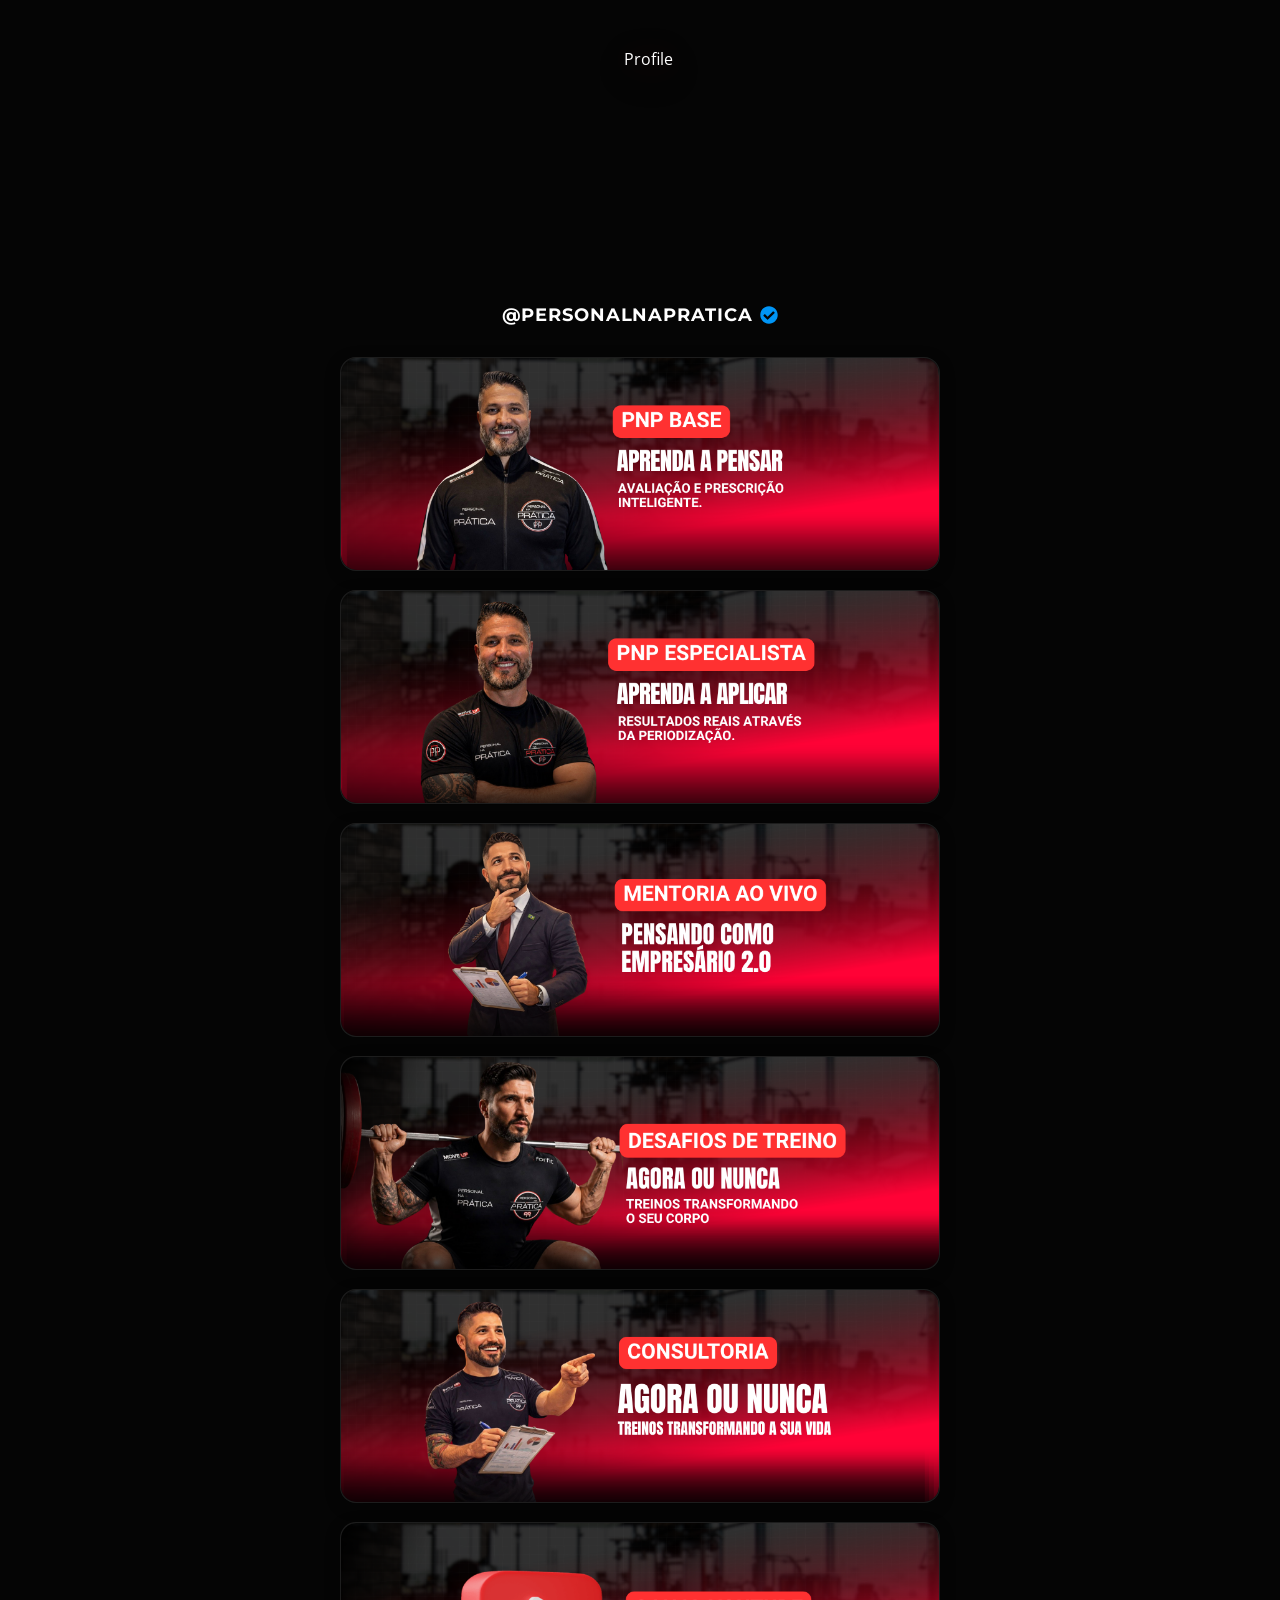
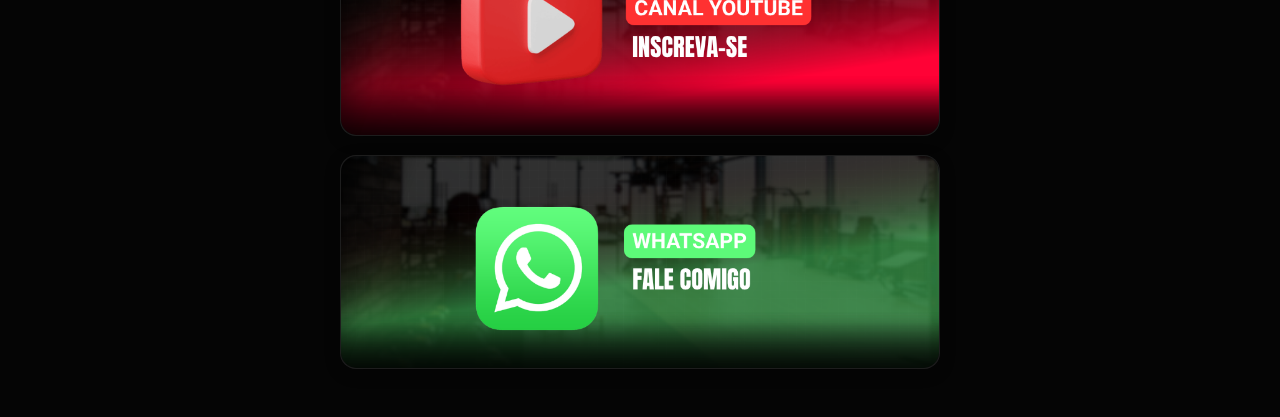
==== bio/index.html @ 127342ed "docs(bio): update partner links and media assets on bio page Rearrange partner link order, add new P" ====
<!DOCTYPE html>
<html lang="pt-BR">
<head>
  <meta charset="UTF-8">
  <meta name="viewport" content="width=device-width, initial-scale=1.0">
  <title>Links - Personal na Prática</title>
  <meta property="og:type" content="website">
  <meta property="og:locale" content="pt_BR">
  <meta property="og:title" content="Links — Personal na Prática">
  <meta property="og:description" content="Acesse os links oficiais do Personal na Prática.">
  <meta property="og:url" content="https://rodrigoassi14.github.io/personalnapratica/bio/">
  <meta property="og:image" content="https://rodrigoassi14.github.io/personalnapratica/bio/bg-links.png">
  <meta property="og:image:secure_url" content="https://rodrigoassi14.github.io/personalnapratica/bio/bg-links.png">
  <meta property="og:image:type" content="image/png">
  <meta property="og:image:width" content="1200">
  <meta property="og:image:height" content="630">
  <meta name="twitter:card" content="summary_large_image">
  <meta name="twitter:title" content="Links — Personal na Prática">
  <meta name="twitter:description" content="Acesse os links oficiais do Personal na Prática.">
  <meta name="twitter:image" content="https://rodrigoassi14.github.io/personalnapratica/bio/bg-links.png">
  <link rel="icon" href="../assets/logo-personal-pensando-como-empresario.png">
  
  <!-- Fontes (mesmas do resto do projeto) -->
  <link rel="preconnect" href="https://fonts.googleapis.com">
  <link rel="preconnect" href="https://fonts.gstatic.com" crossorigin>
  <link href="https://fonts.googleapis.com/css2?family=Montserrat:ital,wght@0,300..900;1,300..900&family=Open+Sans:ital,wght@0,300..800;1,300..800&display=swap" rel="stylesheet">
  
  <style>
    :root {
      --bg-color: #050505;
      --text-color: #ffffff;
      --red: #ea0e0e;
      --font-heading: 'Montserrat', sans-serif;
      --font-body: 'Open Sans', sans-serif;
      --container-w: 600px;
    }

    * {
      margin: 0;
      padding: 0;
      box-sizing: border-box;
    }

    body {
      background-color: var(--bg-color);
      background-image: url('background.png');
      background-size: cover;
      background-position: center;
      background-attachment: fixed;
      color: var(--text-color);
      font-family: var(--font-body);
      min-height: 100vh;
      display: flex;
      flex-direction: column;
      align-items: center;
      padding: 3rem 1.5rem;
    }

    .container {
      width: 100%;
      max-width: var(--container-w);
      display: flex;
      flex-direction: column;
      align-items: center;
      gap: 2rem;
    }

    /* ===== PROFILE HEADER ===== */
    .profile-header {
      display: flex;
      flex-direction: column;
      align-items: center;
      gap: 1rem;
      text-align: center;
    }

    .profile-img-wrap {
      width: clamp(180px, 32vw, 240px);
      height: clamp(180px, 32vw, 240px);
      border-radius: 50%;
    }

    .profile-img {
      width: 100%;
      height: 100%;
      border-radius: 50%;
      object-fit: cover;
      display: block;
      filter: drop-shadow(0 10px 18px rgba(0, 0, 0, 0.45)) drop-shadow(0 0 14px rgba(234, 14, 14, 0.18));
    }

    .profile-handle {
      font-family: var(--font-heading);
      font-weight: 700;
      font-size: 1.1rem;
      letter-spacing: 0.05em;
      text-decoration: none;
      color: var(--text-color);
      transition: color 0.3s ease;
      display: inline-flex;
      align-items: center;
      gap: 0.5rem;
    }
    .profile-handle:hover {
      color: var(--red);
    }

    .verified-badge {
      width: 18px;
      height: 18px;
      flex: 0 0 18px;
      color: #0095f6;
      fill: currentColor;
    }

    /* ===== LINKS CONTAINER ===== */
    .links-container {
      width: 100%;
      display: flex;
      flex-direction: column;
      gap: 1.2rem;
      align-items: center;
    }

    .link-item {
      display: block;
      width: min(800px, 100%);
      border-radius: 16px;
      overflow: hidden;
      position: relative;
      text-decoration: none;
      transition: transform 0.3s ease, box-shadow 0.3s ease;
      box-shadow: 0 4px 15px rgba(0,0,0,0.3);
      border: 1px solid rgba(255,255,255,0.05);
      background-color: #111;
    }

    .link-item:hover {
      transform: translateY(-4px);
      box-shadow: 0 10px 25px rgba(234, 14, 14, 0.15);
      border-color: rgba(234, 14, 14, 0.3);
    }

    .link-img {
      width: 100%;
      height: auto;
      display: block;
      border-radius: inherit;
    }

    /* Loading state para evitar piscadas feias */
    .link-img:not([src]) {
      background: linear-gradient(90deg, #111 0%, #222 50%, #111 100%);
      background-size: 200% 100%;
      animation: pulse 1.5s infinite;
    }

    @keyframes pulse {
      0% { background-position: 200% 0; }
      100% { background-position: -200% 0; }
    }

  </style>
</head>
<body>

  <div class="container">
    <!-- Header: Foto + Arroba -->
    <header class="profile-header">
      <div class="profile-img-wrap">
        <img src="profile.png" alt="Profile" class="profile-img">
      </div>
      <a href="https://instagram.com/personalnapratica" target="_blank" class="profile-handle">
        @PERSONALNAPRATICA
        <svg aria-hidden="true" class="verified-badge" viewBox="0 0 512 512" xmlns="http://www.w3.org/2000/svg">
          <path d="M504 256c0 136.967-111.033 248-248 248S8 392.967 8 256 119.033 8 256 8s248 111.033 248 248zM227.314 387.314l184-184c6.248-6.248 6.248-16.379 0-22.627l-22.627-22.627c-6.248-6.249-16.379-6.249-22.628 0L216 308.118l-70.059-70.059c-6.248-6.248-16.379-6.248-22.628 0l-22.627 22.627c-6.248 6.248-6.248 16.379 0 22.627l104 104c6.249 6.249 16.379 6.249 22.628.001z"></path>
        </svg>
      </a>
    </header>

    <!-- Lista de Links Gerada via JS -->
    <main class="links-container" id="links-container">
      <!-- Links injetados aqui -->
    </main>
  </div>

  <script>
    /**
     * DADOS DOS LINKS
     * Edite este array para adicionar, remover ou alterar a ordem dos links.
     * 
     * url: Link de destino. Ex: "https://seusite.com" ou "#"
     * img: Caminho da imagem do card. Ex: "1.png"
     * alt: Texto alternativo para acessibilidade (opcional, mas recomendado).
     */
    const linksData = [
      { url: "../temp/pnp-base/index.html", img: "00.png", alt: "PNP Base — Aprenda a Pensar, Avaliação e Prescrição Inteligente" },
      { url: "../", img: "1.png", alt: "Curso Online Personal na Prática" },
      { url: "../mentoria/", img: "2.png", alt: "Mentoria Ao Vivo" },
      { url: "https://desafioagoraoununca.com.br/", img: "3.png", alt: "Desafios de Treino Agora ou Nunca" },
      { url: "https://personalnapratica.com.br/consultoria", img: "0.png", alt: "Consultoria — Personal na Prática" },
      { url: "https://www.youtube.com/rodrigoassipersonalnapratica", img: "4.png", alt: "Imagem Link 4" },
      { url: "https://api.whatsapp.com/send?1=pt_BR&phone=5511976563187&text=Faaaaaaala%2C+Personal+na+Pr%C3%A1tica+%E2%80%A6%0AMe+responde+%21%21%21%0AVoc%C3%AA+quer+falar+sobre+TREINO+OU+CURSO+%3F+", img: "5.png", alt: "Imagem Link 5" }
    ];

    // Função para renderizar os links
    function renderLinks() {
      const container = document.getElementById('links-container');
      
      const linksHTML = linksData.map(link => `
        <a href="${link.url}" class="link-item" target="_blank" rel="noopener noreferrer">
          <img src="${link.img}" alt="${link.alt}" class="link-img" loading="lazy">
        </a>
      `).join('');

      container.innerHTML = linksHTML;
    }

    // Renderiza ao carregar
    document.addEventListener('DOMContentLoaded', renderLinks);
  </script>

</body>
</html>
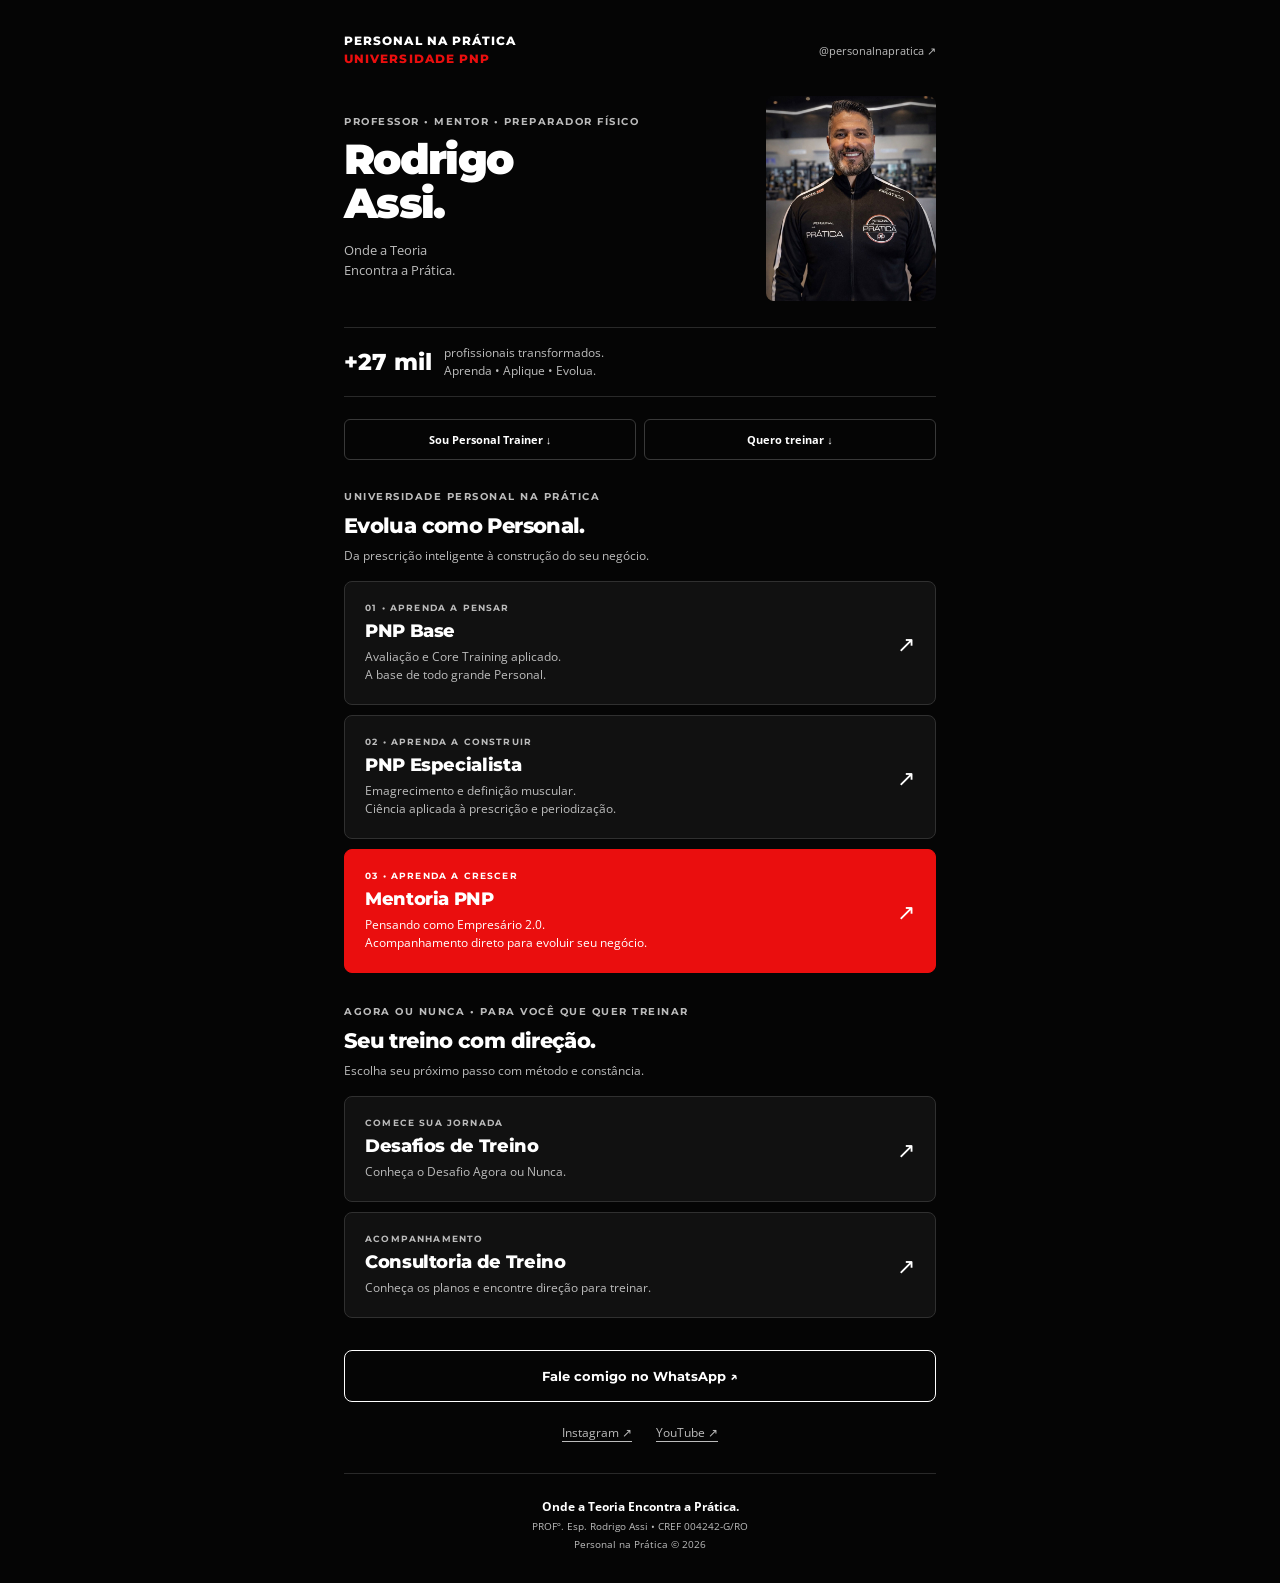
==== commit 288fc3e5: "Atualiza página de bio PNP com serviços e foto oficial preservada" ====
--- a/bio/index.html
+++ b/bio/index.html
@@ -1,224 +1,67 @@
-<!DOCTYPE html>
+<!doctype html>
 <html lang="pt-BR">
 <head>
-  <meta charset="UTF-8">
-  <meta name="viewport" content="width=device-width, initial-scale=1.0">
-  <title>Links - Personal na Prática</title>
-  <meta property="og:type" content="website">
-  <meta property="og:locale" content="pt_BR">
-  <meta property="og:title" content="Links — Personal na Prática">
-  <meta property="og:description" content="Acesse os links oficiais do Personal na Prática.">
-  <meta property="og:url" content="https://rodrigoassi14.github.io/personalnapratica/bio/">
-  <meta property="og:image" content="https://rodrigoassi14.github.io/personalnapratica/bio/bg-links.png">
-  <meta property="og:image:secure_url" content="https://rodrigoassi14.github.io/personalnapratica/bio/bg-links.png">
-  <meta property="og:image:type" content="image/png">
-  <meta property="og:image:width" content="1200">
-  <meta property="og:image:height" content="630">
-  <meta name="twitter:card" content="summary_large_image">
-  <meta name="twitter:title" content="Links — Personal na Prática">
-  <meta name="twitter:description" content="Acesse os links oficiais do Personal na Prática.">
-  <meta name="twitter:image" content="https://rodrigoassi14.github.io/personalnapratica/bio/bg-links.png">
-  <link rel="icon" href="../assets/logo-personal-pensando-como-empresario.png">
-  
-  <!-- Fontes (mesmas do resto do projeto) -->
-  <link rel="preconnect" href="https://fonts.googleapis.com">
-  <link rel="preconnect" href="https://fonts.gstatic.com" crossorigin>
-  <link href="https://fonts.googleapis.com/css2?family=Montserrat:ital,wght@0,300..900;1,300..900&family=Open+Sans:ital,wght@0,300..800;1,300..800&display=swap" rel="stylesheet">
-  
-  <style>
-    :root {
-      --bg-color: #050505;
-      --text-color: #ffffff;
-      --red: #ea0e0e;
-      --font-heading: 'Montserrat', sans-serif;
-      --font-body: 'Open Sans', sans-serif;
-      --container-w: 600px;
-    }
-
-    * {
-      margin: 0;
-      padding: 0;
-      box-sizing: border-box;
-    }
-
-    body {
-      background-color: var(--bg-color);
-      background-image: url('background.png');
-      background-size: cover;
-      background-position: center;
-      background-attachment: fixed;
-      color: var(--text-color);
-      font-family: var(--font-body);
-      min-height: 100vh;
-      display: flex;
-      flex-direction: column;
-      align-items: center;
-      padding: 3rem 1.5rem;
-    }
-
-    .container {
-      width: 100%;
-      max-width: var(--container-w);
-      display: flex;
-      flex-direction: column;
-      align-items: center;
-      gap: 2rem;
-    }
-
-    /* ===== PROFILE HEADER ===== */
-    .profile-header {
-      display: flex;
-      flex-direction: column;
-      align-items: center;
-      gap: 1rem;
-      text-align: center;
-    }
-
-    .profile-img-wrap {
-      width: clamp(180px, 32vw, 240px);
-      height: clamp(180px, 32vw, 240px);
-      border-radius: 50%;
-    }
-
-    .profile-img {
-      width: 100%;
-      height: 100%;
-      border-radius: 50%;
-      object-fit: cover;
-      display: block;
-      filter: drop-shadow(0 10px 18px rgba(0, 0, 0, 0.45)) drop-shadow(0 0 14px rgba(234, 14, 14, 0.18));
-    }
-
-    .profile-handle {
-      font-family: var(--font-heading);
-      font-weight: 700;
-      font-size: 1.1rem;
-      letter-spacing: 0.05em;
-      text-decoration: none;
-      color: var(--text-color);
-      transition: color 0.3s ease;
-      display: inline-flex;
-      align-items: center;
-      gap: 0.5rem;
-    }
-    .profile-handle:hover {
-      color: var(--red);
-    }
-
-    .verified-badge {
-      width: 18px;
-      height: 18px;
-      flex: 0 0 18px;
-      color: #0095f6;
-      fill: currentColor;
-    }
-
-    /* ===== LINKS CONTAINER ===== */
-    .links-container {
-      width: 100%;
-      display: flex;
-      flex-direction: column;
-      gap: 1.2rem;
-      align-items: center;
-    }
-
-    .link-item {
-      display: block;
-      width: min(800px, 100%);
-      border-radius: 16px;
-      overflow: hidden;
-      position: relative;
-      text-decoration: none;
-      transition: transform 0.3s ease, box-shadow 0.3s ease;
-      box-shadow: 0 4px 15px rgba(0,0,0,0.3);
-      border: 1px solid rgba(255,255,255,0.05);
-      background-color: #111;
-    }
-
-    .link-item:hover {
-      transform: translateY(-4px);
-      box-shadow: 0 10px 25px rgba(234, 14, 14, 0.15);
-      border-color: rgba(234, 14, 14, 0.3);
-    }
-
-    .link-img {
-      width: 100%;
-      height: auto;
-      display: block;
-      border-radius: inherit;
-    }
-
-    /* Loading state para evitar piscadas feias */
-    .link-img:not([src]) {
-      background: linear-gradient(90deg, #111 0%, #222 50%, #111 100%);
-      background-size: 200% 100%;
-      animation: pulse 1.5s infinite;
-    }
-
-    @keyframes pulse {
-      0% { background-position: 200% 0; }
-      100% { background-position: -200% 0; }
-    }
-
-  </style>
-</head>
-<body>
-
-  <div class="container">
-    <!-- Header: Foto + Arroba -->
-    <header class="profile-header">
-      <div class="profile-img-wrap">
-        <img src="profile.png" alt="Profile" class="profile-img">
-      </div>
-      <a href="https://instagram.com/personalnapratica" target="_blank" class="profile-handle">
-        @PERSONALNAPRATICA
-        <svg aria-hidden="true" class="verified-badge" viewBox="0 0 512 512" xmlns="http://www.w3.org/2000/svg">
-          <path d="M504 256c0 136.967-111.033 248-248 248S8 392.967 8 256 119.033 8 256 8s248 111.033 248 248zM227.314 387.314l184-184c6.248-6.248 6.248-16.379 0-22.627l-22.627-22.627c-6.248-6.249-16.379-6.249-22.628 0L216 308.118l-70.059-70.059c-6.248-6.248-16.379-6.248-22.628 0l-22.627 22.627c-6.248 6.248-6.248 16.379 0 22.627l104 104c6.249 6.249 16.379 6.249 22.628.001z"></path>
-        </svg>
-      </a>
-    </header>
-
-    <!-- Lista de Links Gerada via JS -->
-    <main class="links-container" id="links-container">
-      <!-- Links injetados aqui -->
-    </main>
-  </div>
-
-  <script>
-    /**
-     * DADOS DOS LINKS
-     * Edite este array para adicionar, remover ou alterar a ordem dos links.
-     * 
-     * url: Link de destino. Ex: "https://seusite.com" ou "#"
-     * img: Caminho da imagem do card. Ex: "1.png"
-     * alt: Texto alternativo para acessibilidade (opcional, mas recomendado).
-     */
-    const linksData = [
-      { url: "../temp/pnp-base/index.html", img: "00.png", alt: "PNP Base — Aprenda a Pensar, Avaliação e Prescrição Inteligente" },
-      { url: "../", img: "1.png", alt: "Curso Online Personal na Prática" },
-      { url: "../mentoria/", img: "2.png", alt: "Mentoria Ao Vivo" },
-      { url: "https://desafioagoraoununca.com.br/", img: "3.png", alt: "Desafios de Treino Agora ou Nunca" },
-      { url: "https://personalnapratica.com.br/consultoria", img: "0.png", alt: "Consultoria — Personal na Prática" },
-      { url: "https://www.youtube.com/rodrigoassipersonalnapratica", img: "4.png", alt: "Imagem Link 4" },
-      { url: "https://api.whatsapp.com/send?1=pt_BR&phone=5511976563187&text=Faaaaaaala%2C+Personal+na+Pr%C3%A1tica+%E2%80%A6%0AMe+responde+%21%21%21%0AVoc%C3%AA+quer+falar+sobre+TREINO+OU+CURSO+%3F+", img: "5.png", alt: "Imagem Link 5" }
-    ];
-
-    // Função para renderizar os links
-    function renderLinks() {
-      const container = document.getElementById('links-container');
-      
-      const linksHTML = linksData.map(link => `
-        <a href="${link.url}" class="link-item" target="_blank" rel="noopener noreferrer">
-          <img src="${link.img}" alt="${link.alt}" class="link-img" loading="lazy">
-        </a>
-      `).join('');
-
-      container.innerHTML = linksHTML;
-    }
-
-    // Renderiza ao carregar
-    document.addEventListener('DOMContentLoaded', renderLinks);
-  </script>
-
-</body>
-</html>
+<meta charset="utf-8"><meta name="viewport" content="width=device-width,initial-scale=1">
+<title>Rodrigo Assi | Personal na Prática — Serviços</title>
+<meta name="description" content="Cursos para Personal Trainers, Mentoria PNP, Desafios e Consultoria de Treino. Escolha sua jornada com Rodrigo Assi.">
+<link rel="canonical" href="https://personalnapratica.com.br/bio/">
+<meta property="og:title" content="Rodrigo Assi | Personal na Prática">
+<meta property="og:description" content="Aprenda. Aplique. Evolua. Conheça os cursos, a mentoria e os programas de treino PNP.">
+<meta property="og:type" content="website"><meta property="og:locale" content="pt_BR">
+<meta property="og:url" content="https://personalnapratica.com.br/bio/">
+<meta property="og:image" content="https://personalnapratica.com.br/bio/bg-links.png">
+<link rel="icon" href="../assets/logo-personal-pensando-como-empresario.png">
+<link rel="preconnect" href="https://fonts.googleapis.com"><link rel="preconnect" href="https://fonts.gstatic.com" crossorigin>
+<link href="https://fonts.googleapis.com/css2?family=Montserrat:wght@500;600;700;800;900&family=Open+Sans:wght@400;600;700&display=swap" rel="stylesheet">
+<style>
+:root{color-scheme:dark;--red:#ea0e0e;--bg:#050505;--surface:#111;--muted:#bcbcbc}
+*{box-sizing:border-box}body{margin:0;background:var(--bg);color:#fff;font-family:'Open Sans',Arial,sans-serif}
+a{color:inherit}a:focus-visible{outline:3px solid #fff;outline-offset:5px}
+.page{max-width:640px;margin:auto;padding:32px 24px 30px}
+.brand{display:flex;justify-content:space-between;align-items:center;margin-bottom:28px;gap:20px}
+.wordmark{font-family:Montserrat,Arial,sans-serif;font-weight:800;font-size:12px;letter-spacing:.09em;line-height:1.5}
+.wordmark span{display:block;color:var(--red)}.handle{color:var(--muted);text-decoration:none;font-size:11px}
+.hero{display:grid;grid-template-columns:1fr 170px;gap:24px;align-items:center;padding-bottom:26px}
+.eyebrow{font:700 10px Montserrat,Arial,sans-serif;letter-spacing:.15em;text-transform:uppercase;color:var(--muted);margin:0 0 10px}
+h1{font:900 clamp(28px,7vw,42px)/1.04 Montserrat,Arial,sans-serif;letter-spacing:-.04em;margin:0 0 14px}
+.tagline{font-size:13px;line-height:1.6;color:var(--muted);margin:0}
+.portrait{width:100%;height:auto;display:block;border-radius:8px}
+.proof{border-top:1px solid #292929;border-bottom:1px solid #292929;padding:16px 0;display:flex;gap:12px;align-items:center;font-size:12px;line-height:1.5}
+.proof strong{color:#fff;font:800 23px Montserrat,Arial,sans-serif;white-space:nowrap}.proof span{color:var(--muted)}
+nav{display:flex;gap:8px;margin:22px 0 30px}nav a{flex:1;text-align:center;text-decoration:none;border:1px solid #393939;border-radius:6px;padding:12px 8px;font-size:11px;font-weight:700}
+nav a:hover{border-color:var(--red)}
+section{margin-bottom:32px;scroll-margin-top:20px}h2{font:800 21px Montserrat,Arial,sans-serif;margin:0 0 8px;letter-spacing:-.03em}
+.intro{color:var(--muted);font-size:12px;line-height:1.6;margin:0 0 16px}
+.cards{display:grid;gap:10px}.card{display:grid;grid-template-columns:1fr 26px;align-items:center;gap:14px;padding:20px;text-decoration:none;background:var(--surface);border:1px solid #303030;border-radius:8px;transition:border-color .15s,background .15s}
+.card:hover{border-color:var(--red);background:#191919}.card.featured{background:var(--red);border-color:var(--red)}.card.featured:hover{background:#c90000}
+.card small{font:700 9px Montserrat,Arial,sans-serif;letter-spacing:.13em;text-transform:uppercase;display:block;color:var(--muted);margin-bottom:7px}
+.card strong{display:block;font:800 18px Montserrat,Arial,sans-serif;letter-spacing:-.02em}
+.card p{margin:6px 0 0;color:var(--muted);font-size:12px;line-height:1.5}.card.featured small,.card.featured p{color:#fff}
+.arrow{font-size:22px;text-align:right}.contact{display:block;padding:17px;border:1px solid #fff;border-radius:8px;text-decoration:none;text-align:center;font:700 13px Montserrat,Arial,sans-serif}.contact:hover{background:#fff;color:#050505}
+.socials{display:flex;justify-content:center;gap:24px;margin:22px 0}.socials a{font-size:12px;color:var(--muted);text-underline-offset:4px}
+footer{text-align:center;color:var(--muted);font-size:10px;line-height:1.8;border-top:1px solid #292929;padding-top:22px}footer strong{color:#fff;display:block;font-size:12px}
+.skip{position:absolute;top:-100px;left:16px;background:#fff;color:#000;padding:12px;z-index:3}.skip:focus{top:12px}
+@media(max-width:380px){.page{padding:24px 18px}.hero{grid-template-columns:1fr 125px;gap:14px}.brand{gap:10px}.handle{font-size:9px}.proof strong{font-size:20px}}
+@media(prefers-reduced-motion:reduce){*{transition:none!important}}
+</style></head>
+<body><a class="skip" href="#servicos">Ir para os serviços</a>
+<main class="page">
+<header class="brand"><div class="wordmark">PERSONAL NA PRÁTICA<span>UNIVERSIDADE PNP</span></div><a class="handle" href="https://www.instagram.com/personalnapratica/">@personalnapratica ↗</a></header>
+<div class="hero"><div><p class="eyebrow">Professor • Mentor • Preparador físico</p><h1>Rodrigo<br>Assi.</h1><p class="tagline">Onde a Teoria<br>Encontra a Prática.</p></div><img class="portrait" src="[data-uri]" alt="Rodrigo Assi sorrindo, com sua jaqueta original Personal na Prática" width="1290" height="1552" fetchpriority="high"></div>
+<div class="proof"><strong>+27 mil</strong><span>profissionais transformados.<br>Aprenda • Aplique • Evolua.</span></div>
+<nav aria-label="Escolha sua jornada"><a href="#personal">Sou Personal Trainer ↓</a><a href="#treino">Quero treinar ↓</a></nav>
+<div id="servicos">
+<section id="personal"><p class="eyebrow">Universidade Personal na Prática</p><h2>Evolua como Personal.</h2><p class="intro">Da prescrição inteligente à construção do seu negócio.</p>
+<div class="cards">
+<a class="card" href="../pnp-base/"><div><small>01 • Aprenda a pensar</small><strong>PNP Base</strong><p>Avaliação e Core Training aplicado.<br>A base de todo grande Personal.</p></div><span class="arrow" aria-hidden="true">↗</span></a>
+<a class="card" href="../pnp-especialista/"><div><small>02 • Aprenda a construir</small><strong>PNP Especialista</strong><p>Emagrecimento e definição muscular.<br>Ciência aplicada à prescrição e periodização.</p></div><span class="arrow" aria-hidden="true">↗</span></a>
+<a class="card featured" href="../mentoria/"><div><small>03 • Aprenda a crescer</small><strong>Mentoria PNP</strong><p>Pensando como Empresário 2.0.<br>Acompanhamento direto para evoluir seu negócio.</p></div><span class="arrow" aria-hidden="true">↗</span></a>
+</div></section>
+<section id="treino"><p class="eyebrow">Agora ou Nunca • Para você que quer treinar</p><h2>Seu treino com direção.</h2><p class="intro">Escolha seu próximo passo com método e constância.</p><div class="cards">
+<a class="card" href="https://desafioagoraoununca.com.br/"><div><small>Comece sua jornada</small><strong>Desafios de Treino</strong><p>Conheça o Desafio Agora ou Nunca.</p></div><span class="arrow" aria-hidden="true">↗</span></a>
+<a class="card" href="../consultoria/"><div><small>Acompanhamento</small><strong>Consultoria de Treino</strong><p>Conheça os planos e encontre direção para treinar.</p></div><span class="arrow" aria-hidden="true">↗</span></a>
+</div></section>
+<section aria-label="Contato"><a class="contact" href="https://wa.me/5511976563187?text=Ol%C3%A1%2C%20Rodrigo!%20Quero%20conhecer%20os%20servi%C3%A7os%20PNP.">Fale comigo no WhatsApp ↗</a><div class="socials"><a href="https://www.instagram.com/personalnapratica/">Instagram ↗</a><a href="https://www.youtube.com/rodrigoassipersonalnapratica">YouTube ↗</a></div></section>
+</div>
+<footer><strong>Onde a Teoria Encontra a Prática.</strong>PROFº. Esp. Rodrigo Assi • CREF 004242-G/RO<br>Personal na Prática © 2026</footer>
+</main></body></html>
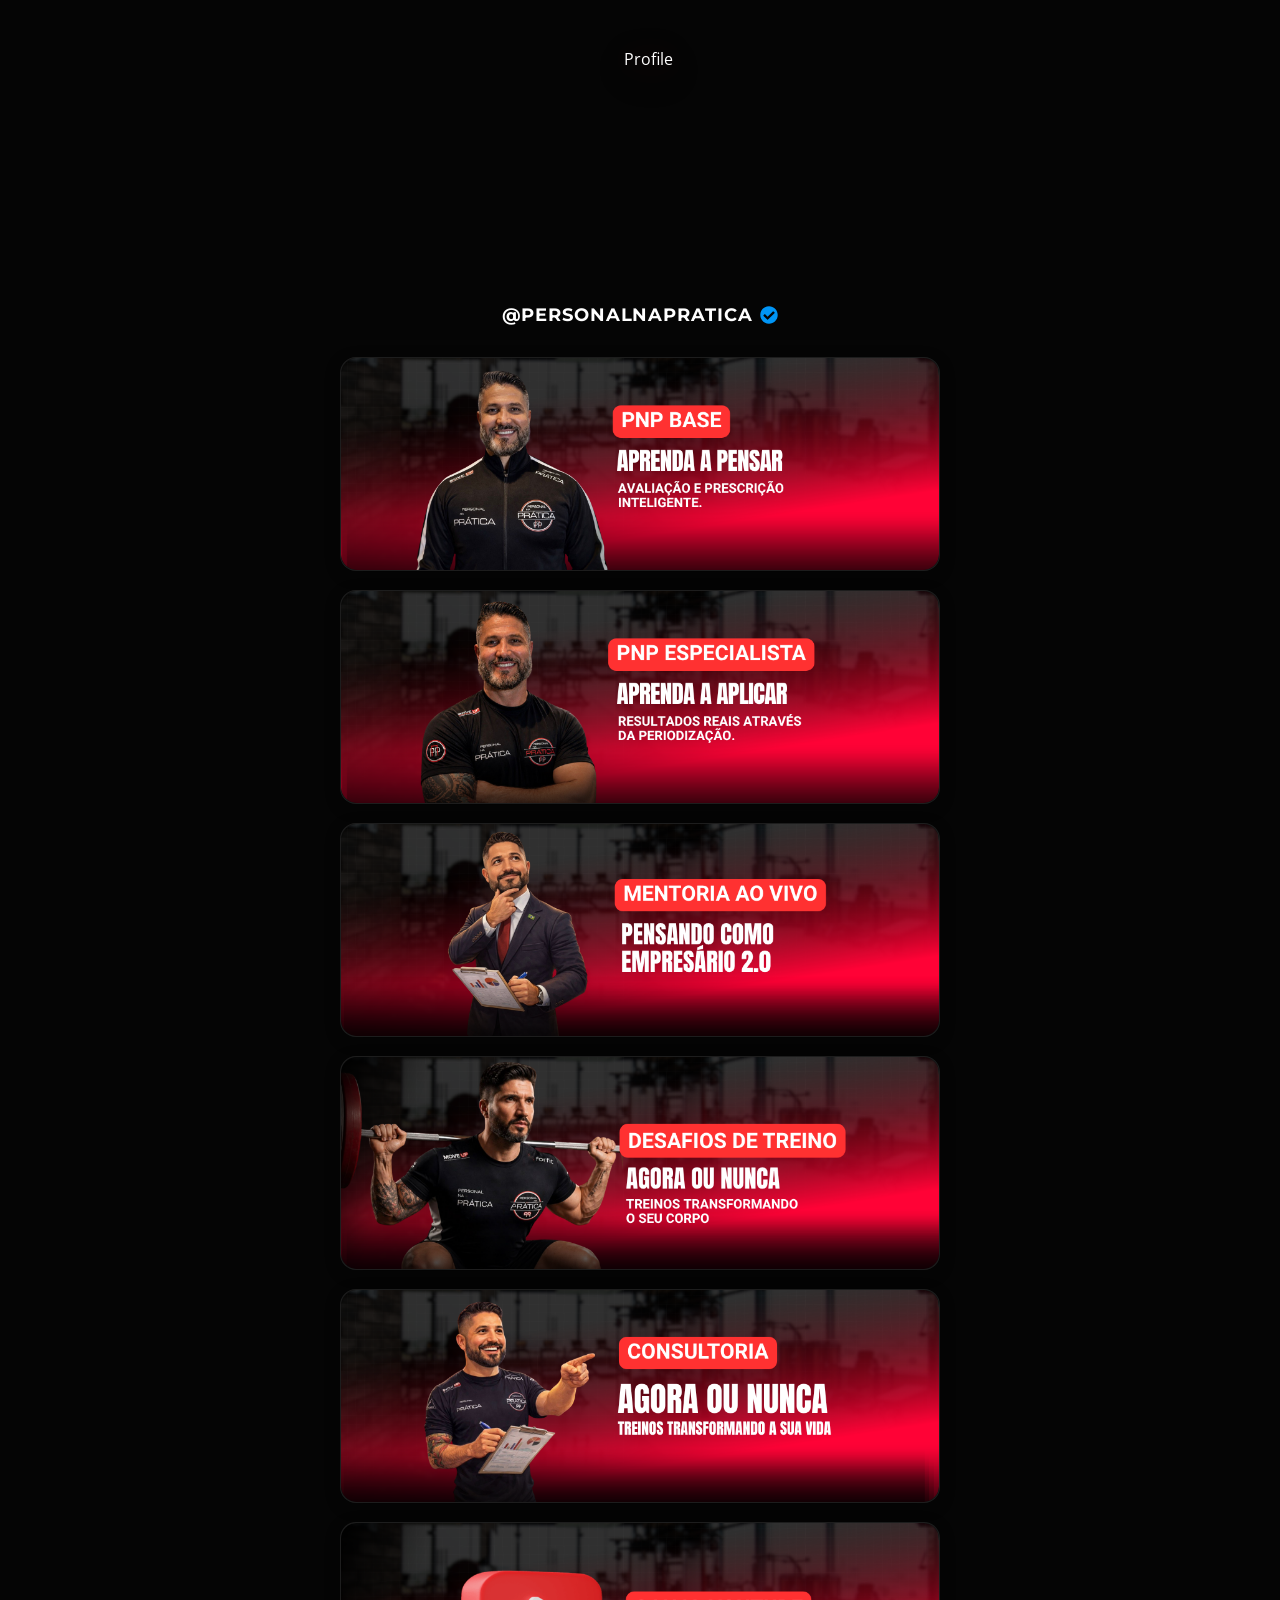
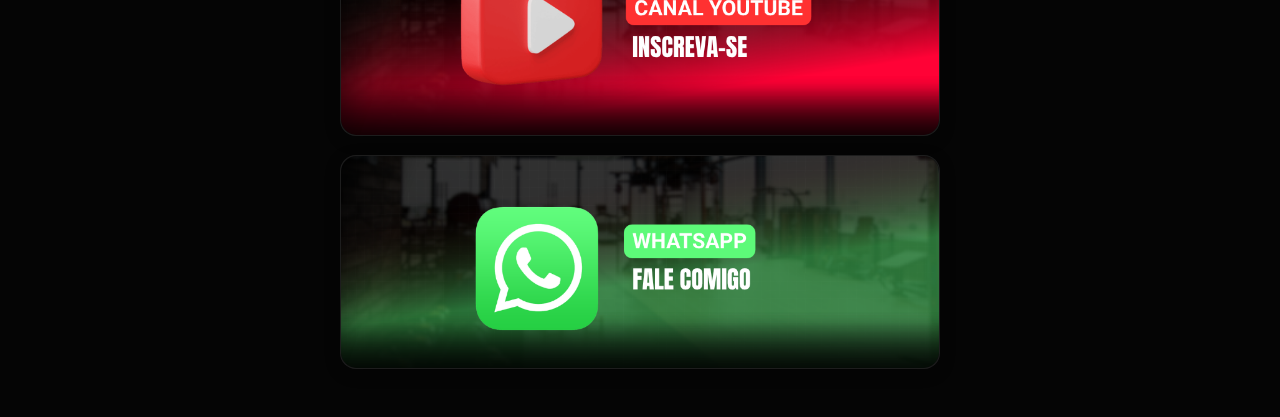
==== commit f551788a: "Restaura página de bio anterior conforme solicitado" ====
--- a/bio/index.html
+++ b/bio/index.html
@@ -1,67 +1,224 @@
-<!doctype html>
+<!DOCTYPE html>
 <html lang="pt-BR">
 <head>
-<meta charset="utf-8"><meta name="viewport" content="width=device-width,initial-scale=1">
-<title>Rodrigo Assi | Personal na Prática — Serviços</title>
-<meta name="description" content="Cursos para Personal Trainers, Mentoria PNP, Desafios e Consultoria de Treino. Escolha sua jornada com Rodrigo Assi.">
-<link rel="canonical" href="https://personalnapratica.com.br/bio/">
-<meta property="og:title" content="Rodrigo Assi | Personal na Prática">
-<meta property="og:description" content="Aprenda. Aplique. Evolua. Conheça os cursos, a mentoria e os programas de treino PNP.">
-<meta property="og:type" content="website"><meta property="og:locale" content="pt_BR">
-<meta property="og:url" content="https://personalnapratica.com.br/bio/">
-<meta property="og:image" content="https://personalnapratica.com.br/bio/bg-links.png">
-<link rel="icon" href="../assets/logo-personal-pensando-como-empresario.png">
-<link rel="preconnect" href="https://fonts.googleapis.com"><link rel="preconnect" href="https://fonts.gstatic.com" crossorigin>
-<link href="https://fonts.googleapis.com/css2?family=Montserrat:wght@500;600;700;800;900&family=Open+Sans:wght@400;600;700&display=swap" rel="stylesheet">
-<style>
-:root{color-scheme:dark;--red:#ea0e0e;--bg:#050505;--surface:#111;--muted:#bcbcbc}
-*{box-sizing:border-box}body{margin:0;background:var(--bg);color:#fff;font-family:'Open Sans',Arial,sans-serif}
-a{color:inherit}a:focus-visible{outline:3px solid #fff;outline-offset:5px}
-.page{max-width:640px;margin:auto;padding:32px 24px 30px}
-.brand{display:flex;justify-content:space-between;align-items:center;margin-bottom:28px;gap:20px}
-.wordmark{font-family:Montserrat,Arial,sans-serif;font-weight:800;font-size:12px;letter-spacing:.09em;line-height:1.5}
-.wordmark span{display:block;color:var(--red)}.handle{color:var(--muted);text-decoration:none;font-size:11px}
-.hero{display:grid;grid-template-columns:1fr 170px;gap:24px;align-items:center;padding-bottom:26px}
-.eyebrow{font:700 10px Montserrat,Arial,sans-serif;letter-spacing:.15em;text-transform:uppercase;color:var(--muted);margin:0 0 10px}
-h1{font:900 clamp(28px,7vw,42px)/1.04 Montserrat,Arial,sans-serif;letter-spacing:-.04em;margin:0 0 14px}
-.tagline{font-size:13px;line-height:1.6;color:var(--muted);margin:0}
-.portrait{width:100%;height:auto;display:block;border-radius:8px}
-.proof{border-top:1px solid #292929;border-bottom:1px solid #292929;padding:16px 0;display:flex;gap:12px;align-items:center;font-size:12px;line-height:1.5}
-.proof strong{color:#fff;font:800 23px Montserrat,Arial,sans-serif;white-space:nowrap}.proof span{color:var(--muted)}
-nav{display:flex;gap:8px;margin:22px 0 30px}nav a{flex:1;text-align:center;text-decoration:none;border:1px solid #393939;border-radius:6px;padding:12px 8px;font-size:11px;font-weight:700}
-nav a:hover{border-color:var(--red)}
-section{margin-bottom:32px;scroll-margin-top:20px}h2{font:800 21px Montserrat,Arial,sans-serif;margin:0 0 8px;letter-spacing:-.03em}
-.intro{color:var(--muted);font-size:12px;line-height:1.6;margin:0 0 16px}
-.cards{display:grid;gap:10px}.card{display:grid;grid-template-columns:1fr 26px;align-items:center;gap:14px;padding:20px;text-decoration:none;background:var(--surface);border:1px solid #303030;border-radius:8px;transition:border-color .15s,background .15s}
-.card:hover{border-color:var(--red);background:#191919}.card.featured{background:var(--red);border-color:var(--red)}.card.featured:hover{background:#c90000}
-.card small{font:700 9px Montserrat,Arial,sans-serif;letter-spacing:.13em;text-transform:uppercase;display:block;color:var(--muted);margin-bottom:7px}
-.card strong{display:block;font:800 18px Montserrat,Arial,sans-serif;letter-spacing:-.02em}
-.card p{margin:6px 0 0;color:var(--muted);font-size:12px;line-height:1.5}.card.featured small,.card.featured p{color:#fff}
-.arrow{font-size:22px;text-align:right}.contact{display:block;padding:17px;border:1px solid #fff;border-radius:8px;text-decoration:none;text-align:center;font:700 13px Montserrat,Arial,sans-serif}.contact:hover{background:#fff;color:#050505}
-.socials{display:flex;justify-content:center;gap:24px;margin:22px 0}.socials a{font-size:12px;color:var(--muted);text-underline-offset:4px}
-footer{text-align:center;color:var(--muted);font-size:10px;line-height:1.8;border-top:1px solid #292929;padding-top:22px}footer strong{color:#fff;display:block;font-size:12px}
-.skip{position:absolute;top:-100px;left:16px;background:#fff;color:#000;padding:12px;z-index:3}.skip:focus{top:12px}
-@media(max-width:380px){.page{padding:24px 18px}.hero{grid-template-columns:1fr 125px;gap:14px}.brand{gap:10px}.handle{font-size:9px}.proof strong{font-size:20px}}
-@media(prefers-reduced-motion:reduce){*{transition:none!important}}
-</style></head>
-<body><a class="skip" href="#servicos">Ir para os serviços</a>
-<main class="page">
-<header class="brand"><div class="wordmark">PERSONAL NA PRÁTICA<span>UNIVERSIDADE PNP</span></div><a class="handle" href="https://www.instagram.com/personalnapratica/">@personalnapratica ↗</a></header>
-<div class="hero"><div><p class="eyebrow">Professor • Mentor • Preparador físico</p><h1>Rodrigo<br>Assi.</h1><p class="tagline">Onde a Teoria<br>Encontra a Prática.</p></div><img class="portrait" src="[data-uri]" alt="Rodrigo Assi sorrindo, com sua jaqueta original Personal na Prática" width="1290" height="1552" fetchpriority="high"></div>
-<div class="proof"><strong>+27 mil</strong><span>profissionais transformados.<br>Aprenda • Aplique • Evolua.</span></div>
-<nav aria-label="Escolha sua jornada"><a href="#personal">Sou Personal Trainer ↓</a><a href="#treino">Quero treinar ↓</a></nav>
-<div id="servicos">
-<section id="personal"><p class="eyebrow">Universidade Personal na Prática</p><h2>Evolua como Personal.</h2><p class="intro">Da prescrição inteligente à construção do seu negócio.</p>
-<div class="cards">
-<a class="card" href="../pnp-base/"><div><small>01 • Aprenda a pensar</small><strong>PNP Base</strong><p>Avaliação e Core Training aplicado.<br>A base de todo grande Personal.</p></div><span class="arrow" aria-hidden="true">↗</span></a>
-<a class="card" href="../pnp-especialista/"><div><small>02 • Aprenda a construir</small><strong>PNP Especialista</strong><p>Emagrecimento e definição muscular.<br>Ciência aplicada à prescrição e periodização.</p></div><span class="arrow" aria-hidden="true">↗</span></a>
-<a class="card featured" href="../mentoria/"><div><small>03 • Aprenda a crescer</small><strong>Mentoria PNP</strong><p>Pensando como Empresário 2.0.<br>Acompanhamento direto para evoluir seu negócio.</p></div><span class="arrow" aria-hidden="true">↗</span></a>
-</div></section>
-<section id="treino"><p class="eyebrow">Agora ou Nunca • Para você que quer treinar</p><h2>Seu treino com direção.</h2><p class="intro">Escolha seu próximo passo com método e constância.</p><div class="cards">
-<a class="card" href="https://desafioagoraoununca.com.br/"><div><small>Comece sua jornada</small><strong>Desafios de Treino</strong><p>Conheça o Desafio Agora ou Nunca.</p></div><span class="arrow" aria-hidden="true">↗</span></a>
-<a class="card" href="../consultoria/"><div><small>Acompanhamento</small><strong>Consultoria de Treino</strong><p>Conheça os planos e encontre direção para treinar.</p></div><span class="arrow" aria-hidden="true">↗</span></a>
-</div></section>
-<section aria-label="Contato"><a class="contact" href="https://wa.me/5511976563187?text=Ol%C3%A1%2C%20Rodrigo!%20Quero%20conhecer%20os%20servi%C3%A7os%20PNP.">Fale comigo no WhatsApp ↗</a><div class="socials"><a href="https://www.instagram.com/personalnapratica/">Instagram ↗</a><a href="https://www.youtube.com/rodrigoassipersonalnapratica">YouTube ↗</a></div></section>
-</div>
-<footer><strong>Onde a Teoria Encontra a Prática.</strong>PROFº. Esp. Rodrigo Assi • CREF 004242-G/RO<br>Personal na Prática © 2026</footer>
-</main></body></html>+  <meta charset="UTF-8">
+  <meta name="viewport" content="width=device-width, initial-scale=1.0">
+  <title>Links - Personal na Prática</title>
+  <meta property="og:type" content="website">
+  <meta property="og:locale" content="pt_BR">
+  <meta property="og:title" content="Links — Personal na Prática">
+  <meta property="og:description" content="Acesse os links oficiais do Personal na Prática.">
+  <meta property="og:url" content="https://rodrigoassi14.github.io/personalnapratica/bio/">
+  <meta property="og:image" content="https://rodrigoassi14.github.io/personalnapratica/bio/bg-links.png">
+  <meta property="og:image:secure_url" content="https://rodrigoassi14.github.io/personalnapratica/bio/bg-links.png">
+  <meta property="og:image:type" content="image/png">
+  <meta property="og:image:width" content="1200">
+  <meta property="og:image:height" content="630">
+  <meta name="twitter:card" content="summary_large_image">
+  <meta name="twitter:title" content="Links — Personal na Prática">
+  <meta name="twitter:description" content="Acesse os links oficiais do Personal na Prática.">
+  <meta name="twitter:image" content="https://rodrigoassi14.github.io/personalnapratica/bio/bg-links.png">
+  <link rel="icon" href="../assets/logo-personal-pensando-como-empresario.png">
+  
+  <!-- Fontes (mesmas do resto do projeto) -->
+  <link rel="preconnect" href="https://fonts.googleapis.com">
+  <link rel="preconnect" href="https://fonts.gstatic.com" crossorigin>
+  <link href="https://fonts.googleapis.com/css2?family=Montserrat:ital,wght@0,300..900;1,300..900&family=Open+Sans:ital,wght@0,300..800;1,300..800&display=swap" rel="stylesheet">
+  
+  <style>
+    :root {
+      --bg-color: #050505;
+      --text-color: #ffffff;
+      --red: #ea0e0e;
+      --font-heading: 'Montserrat', sans-serif;
+      --font-body: 'Open Sans', sans-serif;
+      --container-w: 600px;
+    }
+
+    * {
+      margin: 0;
+      padding: 0;
+      box-sizing: border-box;
+    }
+
+    body {
+      background-color: var(--bg-color);
+      background-image: url('background.png');
+      background-size: cover;
+      background-position: center;
+      background-attachment: fixed;
+      color: var(--text-color);
+      font-family: var(--font-body);
+      min-height: 100vh;
+      display: flex;
+      flex-direction: column;
+      align-items: center;
+      padding: 3rem 1.5rem;
+    }
+
+    .container {
+      width: 100%;
+      max-width: var(--container-w);
+      display: flex;
+      flex-direction: column;
+      align-items: center;
+      gap: 2rem;
+    }
+
+    /* ===== PROFILE HEADER ===== */
+    .profile-header {
+      display: flex;
+      flex-direction: column;
+      align-items: center;
+      gap: 1rem;
+      text-align: center;
+    }
+
+    .profile-img-wrap {
+      width: clamp(180px, 32vw, 240px);
+      height: clamp(180px, 32vw, 240px);
+      border-radius: 50%;
+    }
+
+    .profile-img {
+      width: 100%;
+      height: 100%;
+      border-radius: 50%;
+      object-fit: cover;
+      display: block;
+      filter: drop-shadow(0 10px 18px rgba(0, 0, 0, 0.45)) drop-shadow(0 0 14px rgba(234, 14, 14, 0.18));
+    }
+
+    .profile-handle {
+      font-family: var(--font-heading);
+      font-weight: 700;
+      font-size: 1.1rem;
+      letter-spacing: 0.05em;
+      text-decoration: none;
+      color: var(--text-color);
+      transition: color 0.3s ease;
+      display: inline-flex;
+      align-items: center;
+      gap: 0.5rem;
+    }
+    .profile-handle:hover {
+      color: var(--red);
+    }
+
+    .verified-badge {
+      width: 18px;
+      height: 18px;
+      flex: 0 0 18px;
+      color: #0095f6;
+      fill: currentColor;
+    }
+
+    /* ===== LINKS CONTAINER ===== */
+    .links-container {
+      width: 100%;
+      display: flex;
+      flex-direction: column;
+      gap: 1.2rem;
+      align-items: center;
+    }
+
+    .link-item {
+      display: block;
+      width: min(800px, 100%);
+      border-radius: 16px;
+      overflow: hidden;
+      position: relative;
+      text-decoration: none;
+      transition: transform 0.3s ease, box-shadow 0.3s ease;
+      box-shadow: 0 4px 15px rgba(0,0,0,0.3);
+      border: 1px solid rgba(255,255,255,0.05);
+      background-color: #111;
+    }
+
+    .link-item:hover {
+      transform: translateY(-4px);
+      box-shadow: 0 10px 25px rgba(234, 14, 14, 0.15);
+      border-color: rgba(234, 14, 14, 0.3);
+    }
+
+    .link-img {
+      width: 100%;
+      height: auto;
+      display: block;
+      border-radius: inherit;
+    }
+
+    /* Loading state para evitar piscadas feias */
+    .link-img:not([src]) {
+      background: linear-gradient(90deg, #111 0%, #222 50%, #111 100%);
+      background-size: 200% 100%;
+      animation: pulse 1.5s infinite;
+    }
+
+    @keyframes pulse {
+      0% { background-position: 200% 0; }
+      100% { background-position: -200% 0; }
+    }
+
+  </style>
+</head>
+<body>
+
+  <div class="container">
+    <!-- Header: Foto + Arroba -->
+    <header class="profile-header">
+      <div class="profile-img-wrap">
+        <img src="profile.png" alt="Profile" class="profile-img">
+      </div>
+      <a href="https://instagram.com/personalnapratica" target="_blank" class="profile-handle">
+        @PERSONALNAPRATICA
+        <svg aria-hidden="true" class="verified-badge" viewBox="0 0 512 512" xmlns="http://www.w3.org/2000/svg">
+          <path d="M504 256c0 136.967-111.033 248-248 248S8 392.967 8 256 119.033 8 256 8s248 111.033 248 248zM227.314 387.314l184-184c6.248-6.248 6.248-16.379 0-22.627l-22.627-22.627c-6.248-6.249-16.379-6.249-22.628 0L216 308.118l-70.059-70.059c-6.248-6.248-16.379-6.248-22.628 0l-22.627 22.627c-6.248 6.248-6.248 16.379 0 22.627l104 104c6.249 6.249 16.379 6.249 22.628.001z"></path>
+        </svg>
+      </a>
+    </header>
+
+    <!-- Lista de Links Gerada via JS -->
+    <main class="links-container" id="links-container">
+      <!-- Links injetados aqui -->
+    </main>
+  </div>
+
+  <script>
+    /**
+     * DADOS DOS LINKS
+     * Edite este array para adicionar, remover ou alterar a ordem dos links.
+     * 
+     * url: Link de destino. Ex: "https://seusite.com" ou "#"
+     * img: Caminho da imagem do card. Ex: "1.png"
+     * alt: Texto alternativo para acessibilidade (opcional, mas recomendado).
+     */
+    const linksData = [
+      { url: "../pnp-base/index.html", img: "00.png", alt: "PNP Base — Aprenda a Pensar, Avaliação e Prescrição Inteligente" },
+      { url: "../pnp-especialista/index.html", img: "1.png", alt: "PNP Especialista — Tornar-se um Especialista em Ciência e Experiência de Campo" },
+      { url: "../mentoria/", img: "2.png", alt: "Mentoria Ao Vivo" },
+      { url: "https://desafioagoraoununca.com.br/", img: "3.png", alt: "Desafios de Treino Agora ou Nunca" },
+      { url: "https://personalnapratica.com.br/consultoria", img: "0.png", alt: "Consultoria — Personal na Prática" },
+      { url: "https://www.youtube.com/rodrigoassipersonalnapratica", img: "4.png", alt: "Imagem Link 4" },
+      { url: "https://api.whatsapp.com/send?1=pt_BR&phone=5511976563187&text=Faaaaaaala%2C+Personal+na+Pr%C3%A1tica+%E2%80%A6%0AMe+responde+%21%21%21%0AVoc%C3%AA+quer+falar+sobre+TREINO+OU+CURSO+%3F+", img: "5.png", alt: "Imagem Link 5" }
+    ];
+
+    // Função para renderizar os links
+    function renderLinks() {
+      const container = document.getElementById('links-container');
+      
+      const linksHTML = linksData.map(link => `
+        <a href="${link.url}" class="link-item" target="_blank" rel="noopener noreferrer">
+          <img src="${link.img}" alt="${link.alt}" class="link-img" loading="lazy">
+        </a>
+      `).join('');
+
+      container.innerHTML = linksHTML;
+    }
+
+    // Renderiza ao carregar
+    document.addEventListener('DOMContentLoaded', renderLinks);
+  </script>
+
+</body>
+</html>
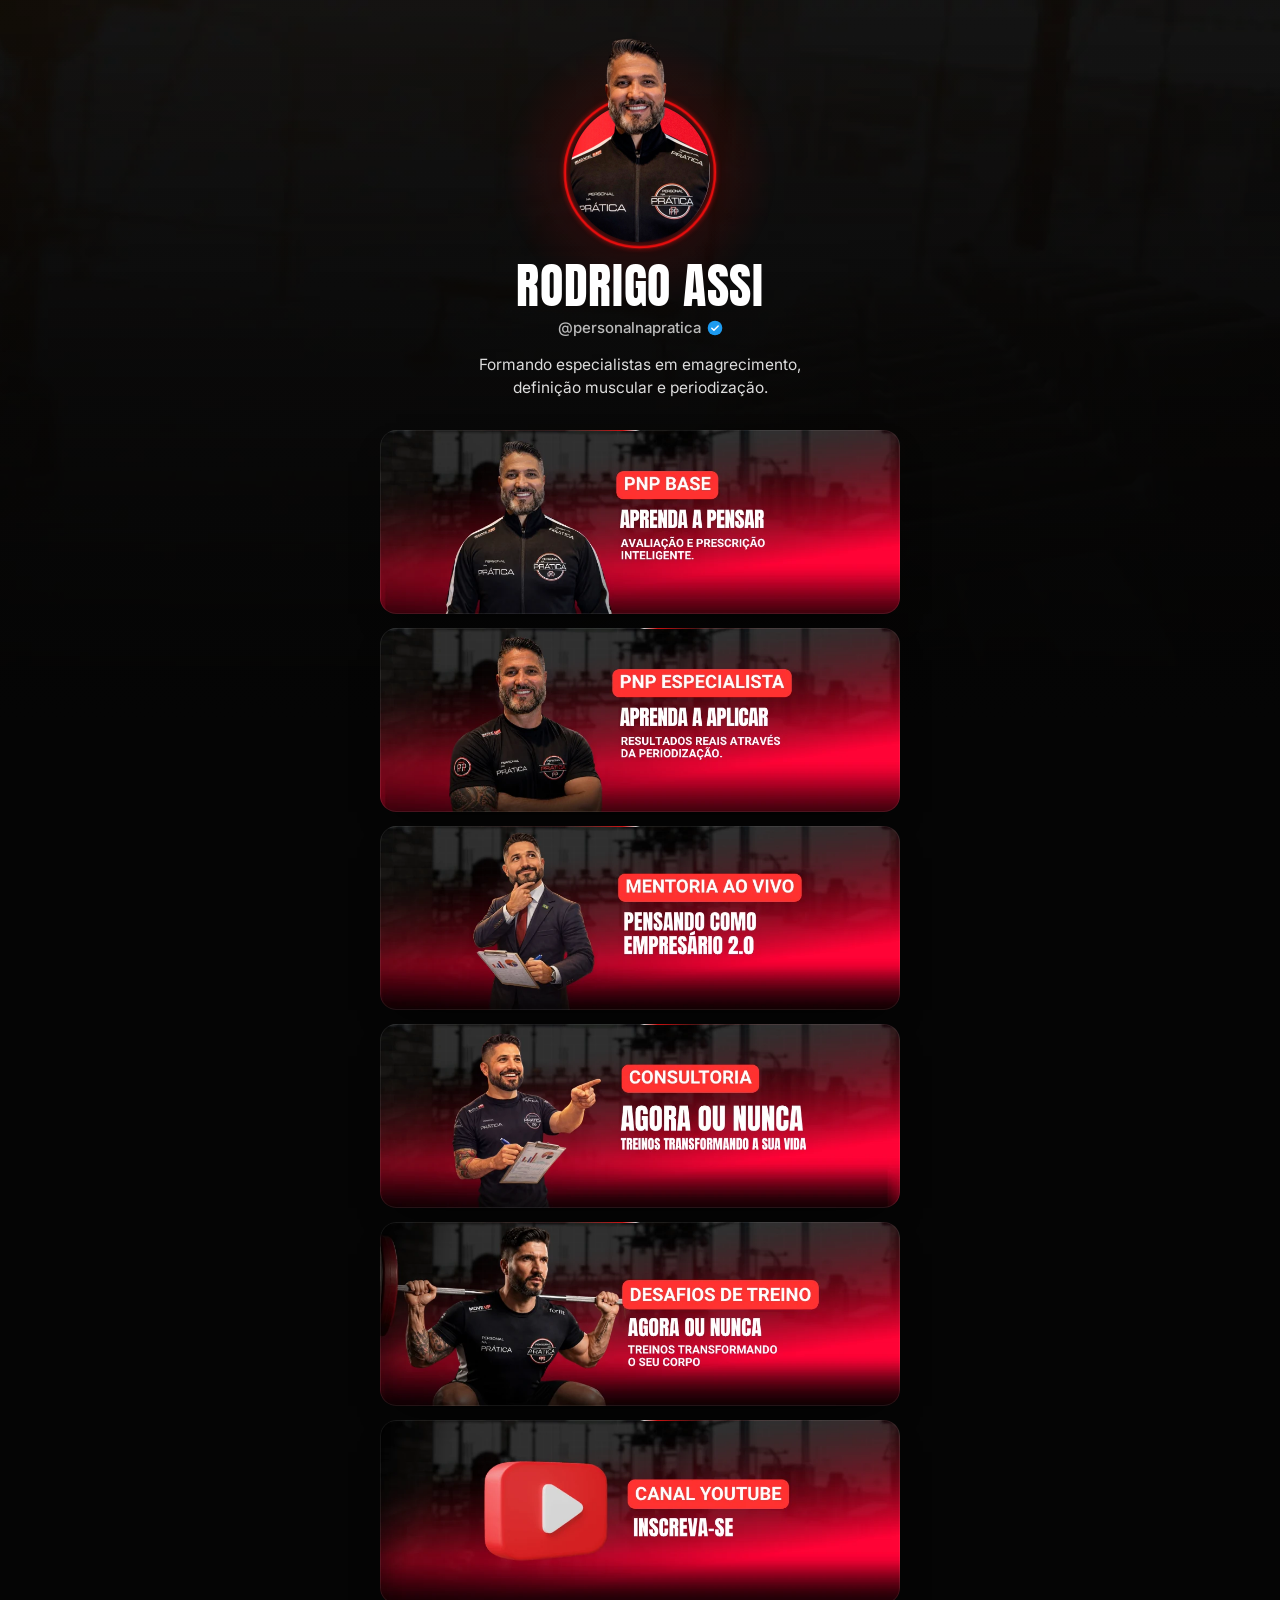
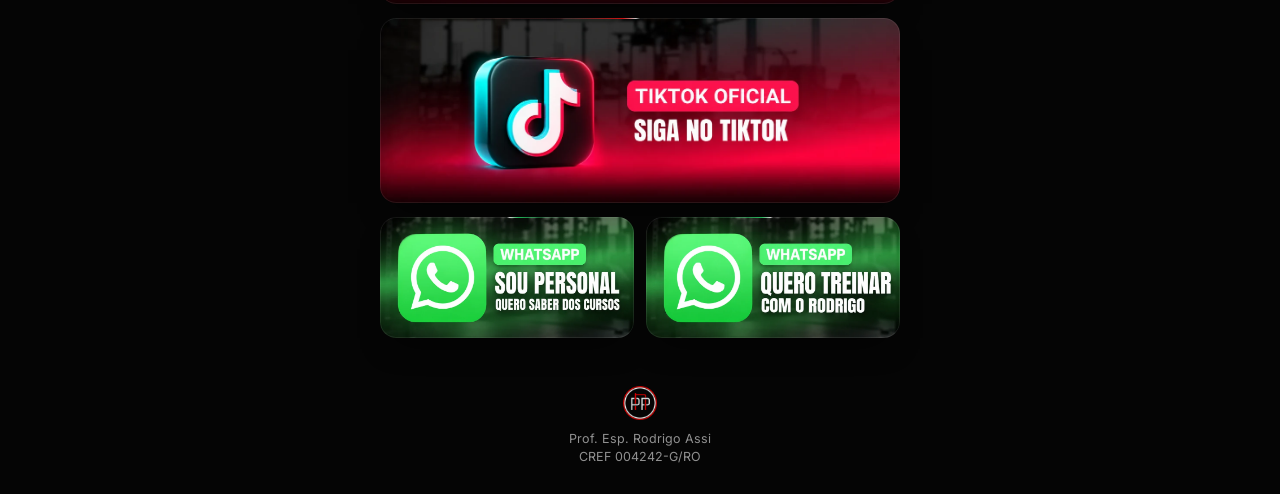
==== commit 1af093a4: "Publica nova bio e preserva versão anterior na branch de backup Substitui /bio/ pelos arquivos forne" ====
--- a/bio/index.html
+++ b/bio/index.html
@@ -2,223 +2,298 @@
 <html lang="pt-BR">
 <head>
   <meta charset="UTF-8">
-  <meta name="viewport" content="width=device-width, initial-scale=1.0">
-  <title>Links - Personal na Prática</title>
+  <meta name="viewport" content="width=device-width, initial-scale=1, viewport-fit=cover">
+  <title>Rodrigo Assi | Personal na Prática</title>
+  <meta name="description" content="Cursos, mentoria, treinos e contato do Rodrigo Assi, do Personal na Prática.">
+  <meta name="theme-color" content="#050505">
+
   <meta property="og:type" content="website">
   <meta property="og:locale" content="pt_BR">
-  <meta property="og:title" content="Links — Personal na Prática">
-  <meta property="og:description" content="Acesse os links oficiais do Personal na Prática.">
-  <meta property="og:url" content="https://rodrigoassi14.github.io/personalnapratica/bio/">
-  <meta property="og:image" content="https://rodrigoassi14.github.io/personalnapratica/bio/bg-links.png">
-  <meta property="og:image:secure_url" content="https://rodrigoassi14.github.io/personalnapratica/bio/bg-links.png">
-  <meta property="og:image:type" content="image/png">
+  <meta property="og:title" content="Rodrigo Assi | Personal na Prática">
+  <meta property="og:description" content="Cursos, mentoria, treinos e contato do Rodrigo Assi.">
+  <meta property="og:url" content="https://personalnapratica.com.br/bio/">
+  <meta property="og:image" content="https://personalnapratica.com.br/bio/bg-links.png">
   <meta property="og:image:width" content="1200">
   <meta property="og:image:height" content="630">
   <meta name="twitter:card" content="summary_large_image">
-  <meta name="twitter:title" content="Links — Personal na Prática">
-  <meta name="twitter:description" content="Acesse os links oficiais do Personal na Prática.">
-  <meta name="twitter:image" content="https://rodrigoassi14.github.io/personalnapratica/bio/bg-links.png">
-  <link rel="icon" href="../assets/logo-personal-pensando-como-empresario.png">
-  
-  <!-- Fontes (mesmas do resto do projeto) -->
+  <meta name="twitter:image" content="https://personalnapratica.com.br/bio/bg-links.png">
+
+  <link rel="icon" href="img/logo-pp.png">
+  <link rel="apple-touch-icon" href="img/logo-pp.png">
+  <link rel="preload" as="image" href="img/rodrigo.webp" fetchpriority="high">
   <link rel="preconnect" href="https://fonts.googleapis.com">
   <link rel="preconnect" href="https://fonts.gstatic.com" crossorigin>
-  <link href="https://fonts.googleapis.com/css2?family=Montserrat:ital,wght@0,300..900;1,300..900&family=Open+Sans:ital,wght@0,300..800;1,300..800&display=swap" rel="stylesheet">
-  
+  <link href="https://fonts.googleapis.com/css2?family=Anton&family=Inter:wght@400;500;600&display=swap" rel="stylesheet">
+
   <style>
     :root {
-      --bg-color: #050505;
-      --text-color: #ffffff;
-      --red: #ea0e0e;
-      --font-heading: 'Montserrat', sans-serif;
-      --font-body: 'Open Sans', sans-serif;
-      --container-w: 600px;
-    }
-
-    * {
+      --black: #050505;
+      --red: #EA0E0E;
+      --white: #FFFFFF;
+      --text: rgba(255, 255, 255, .86);
+      --muted: rgba(255, 255, 255, .56);
+      --hairline: rgba(255, 255, 255, .08);
+      --display: 'Anton', 'Impact', 'Arial Narrow', sans-serif;
+      --body: 'Inter', system-ui, -apple-system, 'Segoe UI', Roboto, sans-serif;
+      --radius: 16px;
+    }
+
+    *, *::before, *::after { box-sizing: border-box; }
+    html { background: var(--black); -webkit-text-size-adjust: 100%; }
+    body {
       margin: 0;
-      padding: 0;
-      box-sizing: border-box;
-    }
-
-    body {
-      background-color: var(--bg-color);
-      background-image: url('background.png');
-      background-size: cover;
-      background-position: center;
-      background-attachment: fixed;
-      color: var(--text-color);
-      font-family: var(--font-body);
-      min-height: 100vh;
+      min-height: 100svh;
+      color: var(--white);
+      font-family: var(--body);
+      -webkit-font-smoothing: antialiased;
+    }
+    h1, h2, p { margin: 0; }
+    img { display: block; max-width: 100%; height: auto; }
+
+    /* Fundo: a academia escura, sumindo pro preto. Fica parado no lugar (funciona no iPhone também). */
+    body::before, body::after { content: ""; position: fixed; inset: 0; pointer-events: none; }
+    body::before { z-index: -2; background: url("img/fundo.webp") center / cover no-repeat; opacity: .6; }
+    body::after  { z-index: -1; background: linear-gradient(to bottom, rgba(5,5,5,.15) 0%, rgba(5,5,5,.7) 40%, var(--black) 80%); }
+
+    .page {
+      width: min(100% - 32px, 520px);
+      margin-inline: auto;
+      padding: max(36px, env(safe-area-inset-top)) 0 max(28px, env(safe-area-inset-bottom));
+    }
+
+    /* ===== Cabeçalho ===== */
+    .profile { display: flex; flex-direction: column; align-items: center; text-align: center; }
+
+    /* Foto dentro do anel vermelho do logo PP, com a cabeça saindo por cima */
+    .avatar {
+      position: relative;
+      isolation: isolate;
+      width: clamp(184px, 50vw, 220px);
+      aspect-ratio: 1;
+    }
+    .avatar::before { /* brilho vermelho atrás do disco */
+      content: "";
+      position: absolute;
+      z-index: -1;
+      left: 50%; top: 62%;
+      width: 125%; aspect-ratio: 1;
+      transform: translate(-50%, -50%);
+      background: radial-gradient(closest-side, rgba(234,14,14,.34), rgba(234,14,14,.1) 55%, transparent);
+    }
+    .avatar .ring { position: absolute; inset: 0; width: 100%; height: 100%; overflow: visible; }
+    .avatar .ring circle {
+      fill: none;
+      stroke: var(--red);
+      stroke-width: 10;
+      stroke-linecap: round;
+      transform: rotate(90deg);
+      transform-origin: 440px 545px;
+      filter: drop-shadow(0 0 10px rgba(234,14,14,.75));
+    }
+    .avatar img { position: relative; width: 100%; height: 100%; }
+
+    .name {
+      margin-top: 6px;
+      font-family: var(--display);
+      font-weight: 400;
+      font-size: clamp(40px, 11vw, 48px);
+      line-height: 1;
+      letter-spacing: .015em;
+      text-transform: uppercase;
+    }
+    .handle {
+      margin-top: 8px;
+      display: inline-flex;
+      align-items: center;
+      gap: 6px;
+      color: rgba(255, 255, 255, .72);
+      font-size: 15px;
+      font-weight: 500;
+      text-decoration: none;
+      border-radius: 6px;
+      transition: color .2s ease;
+    }
+    .handle svg { width: 16px; height: 16px; flex: none; }
+    .handle:hover { color: var(--white); }
+
+    .bio {
+      margin-top: 16px;
+      max-width: 34ch;
+      color: var(--text);
+      font-size: 15.5px;
+      line-height: 1.5;
+      text-wrap: balance;
+    }
+
+    /* ===== Links ===== */
+    .links { display: grid; gap: 14px; margin-top: 30px; }
+    .pair  { display: grid; grid-template-columns: 1fr 1fr; gap: 12px; }
+
+    /* Card = arte + moldura fina desenhada POR CIMA da arte (um anel recortado),
+       assim a luz aparece igual nos quatro lados, em qualquer tela. */
+    @property --beam { syntax: "<angle>"; inherits: false; initial-value: 0deg; }
+
+    .card {
+      --glow: 234, 14, 14;
+      position: relative;
+      display: block;
+      aspect-ratio: 960 / 340;
+      border-radius: var(--radius);
+      overflow: hidden;
+      background: #141414;
+      box-shadow: 0 16px 32px -16px rgba(0,0,0,.9);
+      transition: box-shadow .3s ease;
+      -webkit-tap-highlight-color: transparent;
+    }
+    .card img { width: 100%; height: 100%; object-fit: cover; }
+
+    .card::after {
+      content: "";
+      position: absolute;
+      inset: 0;
+      padding: 1px; /* espessura da moldura */
+      border-radius: inherit;
+      pointer-events: none;
+      background:
+        conic-gradient(from var(--beam),
+          transparent 0 82%,
+          rgba(var(--glow), .15) 90%,
+          rgba(var(--glow), .85) 97%,
+          rgba(255, 255, 255, .75) 99.3%,
+          transparent 100%),
+        rgba(255, 255, 255, .08);
+      /* recorta o miolo: sobra só o anel de 1px */
+      -webkit-mask: linear-gradient(#000 0 0) content-box, linear-gradient(#000 0 0);
+      -webkit-mask-composite: xor;
+              mask: linear-gradient(#000 0 0) content-box, linear-gradient(#000 0 0);
+              mask-composite: exclude;
+    }
+
+    /* WhatsApp: mais baixo, cortando o topo e o rodapé vazios da arte e deixando ícone e texto no meio */
+    .card--wa { --glow: 37, 211, 102; aspect-ratio: 21 / 10; }
+    .card--wa img { object-position: 50% 47.4%; }
+
+    /* Cards que giram no sentido anti-horário: o rastro da luz fica do outro lado.
+       Alterna um card sim, um não; no par do WhatsApp, o da esquerda vai pra esquerda e o da direita pra direita. */
+    .links > .card:nth-child(even)::after,
+    .pair > .card:first-child::after {
+      background:
+        conic-gradient(from var(--beam),
+          transparent 0,
+          rgba(255, 255, 255, .75) .7%,
+          rgba(var(--glow), .85) 3%,
+          rgba(var(--glow), .15) 10%,
+          transparent 18% 100%),
+        rgba(255, 255, 255, .08);
+    }
+
+    /* hover (e toque no celular): só a luz atrás do card, na cor dele */
+    @media (hover: hover) {
+      .card:hover { box-shadow: 0 10px 38px -8px rgba(var(--glow), .55); }
+    }
+    .card:active { box-shadow: 0 10px 38px -8px rgba(var(--glow), .55); }
+    .card:focus-visible, .handle:focus-visible {
+      outline: 2px solid var(--white);
+      outline-offset: 3px;
+    }
+
+    /* ===== Rodapé ===== */
+    .foot {
+      margin-top: 48px;
       display: flex;
       flex-direction: column;
       align-items: center;
-      padding: 3rem 1.5rem;
-    }
-
-    .container {
-      width: 100%;
-      max-width: var(--container-w);
-      display: flex;
-      flex-direction: column;
-      align-items: center;
-      gap: 2rem;
-    }
-
-    /* ===== PROFILE HEADER ===== */
-    .profile-header {
-      display: flex;
-      flex-direction: column;
-      align-items: center;
-      gap: 1rem;
+      gap: 10px;
+      color: var(--muted);
+      font-size: 12.5px;
+      line-height: 1.45;
       text-align: center;
     }
-
-    .profile-img-wrap {
-      width: clamp(180px, 32vw, 240px);
-      height: clamp(180px, 32vw, 240px);
-      border-radius: 50%;
-    }
-
-    .profile-img {
-      width: 100%;
-      height: 100%;
-      border-radius: 50%;
-      object-fit: cover;
-      display: block;
-      filter: drop-shadow(0 10px 18px rgba(0, 0, 0, 0.45)) drop-shadow(0 0 14px rgba(234, 14, 14, 0.18));
-    }
-
-    .profile-handle {
-      font-family: var(--font-heading);
-      font-weight: 700;
-      font-size: 1.1rem;
-      letter-spacing: 0.05em;
-      text-decoration: none;
-      color: var(--text-color);
-      transition: color 0.3s ease;
-      display: inline-flex;
-      align-items: center;
-      gap: 0.5rem;
-    }
-    .profile-handle:hover {
-      color: var(--red);
-    }
-
-    .verified-badge {
-      width: 18px;
-      height: 18px;
-      flex: 0 0 18px;
-      color: #0095f6;
-      fill: currentColor;
-    }
-
-    /* ===== LINKS CONTAINER ===== */
-    .links-container {
-      width: 100%;
-      display: flex;
-      flex-direction: column;
-      gap: 1.2rem;
-      align-items: center;
-    }
-
-    .link-item {
-      display: block;
-      width: min(800px, 100%);
-      border-radius: 16px;
-      overflow: hidden;
-      position: relative;
-      text-decoration: none;
-      transition: transform 0.3s ease, box-shadow 0.3s ease;
-      box-shadow: 0 4px 15px rgba(0,0,0,0.3);
-      border: 1px solid rgba(255,255,255,0.05);
-      background-color: #111;
-    }
-
-    .link-item:hover {
-      transform: translateY(-4px);
-      box-shadow: 0 10px 25px rgba(234, 14, 14, 0.15);
-      border-color: rgba(234, 14, 14, 0.3);
-    }
-
-    .link-img {
-      width: 100%;
-      height: auto;
-      display: block;
-      border-radius: inherit;
-    }
-
-    /* Loading state para evitar piscadas feias */
-    .link-img:not([src]) {
-      background: linear-gradient(90deg, #111 0%, #222 50%, #111 100%);
-      background-size: 200% 100%;
-      animation: pulse 1.5s infinite;
-    }
-
-    @keyframes pulse {
-      0% { background-position: 200% 0; }
-      100% { background-position: -200% 0; }
-    }
-
+    .foot img { width: 34px; height: 34px; opacity: .9; }
+
+    /* ===== Abertura: a foto aparece, o anel se desenha em volta, o resto entra junto ===== */
+    @media (prefers-reduced-motion: no-preference) {
+      .avatar img   { animation: rise .6s cubic-bezier(.2,.7,.2,1) both; }
+      .avatar .ring circle {
+        stroke-dasharray: 1;
+        animation: draw 1.3s .25s cubic-bezier(.65,0,.35,1) both;
+      }
+      .avatar::before { animation: fade 1.2s .4s ease both; }
+      .profile > :not(.avatar), .links, .foot { animation: fade .6s .55s ease both; }
+
+      /* Luz das bordas: todos começam juntos, no topo central de cada card, e dão a volta no mesmo tempo.
+         Um card vai no sentido horário, o seguinte no anti-horário. */
+      .card::after     { animation: beam 24s linear infinite; }
+      .card--wa::after { animation-name: beam-wa; }
+      .links > .card:nth-child(even)::after,
+      .pair > .card:first-child::after { animation-direction: reverse; }
+    }
+    /* ângulos calculados pra luz andar em velocidade constante pela borda (sem acelerar nas pontas) */
+    @keyframes beam { 0%{--beam:0.0deg} 2.5%{--beam:20.9deg} 5%{--beam:37.4deg} 7.5%{--beam:48.9deg} 10%{--beam:56.8deg} 12.5%{--beam:62.4deg} 15%{--beam:66.4deg} 17.5%{--beam:69.5deg} 20%{--beam:74.8deg} 22.5%{--beam:82.3deg} 25%{--beam:90.0deg} 27.5%{--beam:97.7deg} 30%{--beam:105.2deg} 32.5%{--beam:110.5deg} 35%{--beam:113.6deg} 37.5%{--beam:117.6deg} 40%{--beam:123.2deg} 42.5%{--beam:131.1deg} 45%{--beam:142.6deg} 47.5%{--beam:159.1deg} 50%{--beam:180.0deg} 52.5%{--beam:200.9deg} 55%{--beam:217.4deg} 57.5%{--beam:228.9deg} 60%{--beam:236.8deg} 62.5%{--beam:242.4deg} 65%{--beam:246.4deg} 67.5%{--beam:249.5deg} 70%{--beam:254.8deg} 72.5%{--beam:262.3deg} 75%{--beam:270.0deg} 77.5%{--beam:277.7deg} 80%{--beam:285.2deg} 82.5%{--beam:290.5deg} 85%{--beam:293.6deg} 87.5%{--beam:297.6deg} 90%{--beam:303.2deg} 92.5%{--beam:311.1deg} 95%{--beam:322.6deg} 97.5%{--beam:339.1deg} 100%{--beam:360.0deg} }
+    @keyframes beam-wa { 0%{--beam:0.0deg} 2.5%{--beam:17.2deg} 5%{--beam:31.8deg} 7.5%{--beam:42.9deg} 10%{--beam:51.1deg} 12.5%{--beam:57.2deg} 15%{--beam:61.7deg} 17.5%{--beam:66.1deg} 20%{--beam:73.6deg} 22.5%{--beam:81.6deg} 25%{--beam:90.0deg} 27.5%{--beam:98.4deg} 30%{--beam:106.4deg} 32.5%{--beam:113.9deg} 35%{--beam:118.3deg} 37.5%{--beam:122.8deg} 40%{--beam:128.9deg} 42.5%{--beam:137.1deg} 45%{--beam:148.2deg} 47.5%{--beam:162.8deg} 50%{--beam:180.0deg} 52.5%{--beam:197.2deg} 55%{--beam:211.8deg} 57.5%{--beam:222.9deg} 60%{--beam:231.1deg} 62.5%{--beam:237.2deg} 65%{--beam:241.7deg} 67.5%{--beam:246.1deg} 70%{--beam:253.6deg} 72.5%{--beam:261.6deg} 75%{--beam:270.0deg} 77.5%{--beam:278.4deg} 80%{--beam:286.4deg} 82.5%{--beam:293.9deg} 85%{--beam:298.3deg} 87.5%{--beam:302.8deg} 90%{--beam:308.9deg} 92.5%{--beam:317.1deg} 95%{--beam:328.2deg} 97.5%{--beam:342.8deg} 100%{--beam:360.0deg} }
+    @keyframes rise { from { opacity: 0; transform: translateY(8px) scale(.97); } }
+    @keyframes draw { from { stroke-dashoffset: 1; } to { stroke-dashoffset: 0; } }
+    @keyframes fade { from { opacity: 0; } }
   </style>
 </head>
 <body>
-
-  <div class="container">
-    <!-- Header: Foto + Arroba -->
-    <header class="profile-header">
-      <div class="profile-img-wrap">
-        <img src="profile.png" alt="Profile" class="profile-img">
+  <main class="page">
+
+    <header class="profile">
+      <div class="avatar">
+        <svg class="ring" viewBox="0 0 880 880" aria-hidden="true"><circle cx="440" cy="545" r="300" pathLength="1"/></svg>
+        <img src="img/rodrigo.webp" width="880" height="880" alt="Rodrigo Assi" fetchpriority="high">
       </div>
-      <a href="https://instagram.com/personalnapratica" target="_blank" class="profile-handle">
-        @PERSONALNAPRATICA
-        <svg aria-hidden="true" class="verified-badge" viewBox="0 0 512 512" xmlns="http://www.w3.org/2000/svg">
-          <path d="M504 256c0 136.967-111.033 248-248 248S8 392.967 8 256 119.033 8 256 8s248 111.033 248 248zM227.314 387.314l184-184c6.248-6.248 6.248-16.379 0-22.627l-22.627-22.627c-6.248-6.249-16.379-6.249-22.628 0L216 308.118l-70.059-70.059c-6.248-6.248-16.379-6.248-22.628 0l-22.627 22.627c-6.248 6.248-6.248 16.379 0 22.627l104 104c6.249 6.249 16.379 6.249 22.628.001z"></path>
-        </svg>
-      </a>
+      <h1 class="name">Rodrigo Assi</h1>
+      <a class="handle" href="https://instagram.com/personalnapratica" target="_blank" rel="noopener">
+        @personalnapratica
+        <svg viewBox="0 0 24 24" aria-label="Perfil verificado" role="img"><circle cx="12" cy="12" r="11" fill="#1D9BF0"/><path d="M7.2 12.4l3.2 3.1 6.4-6.6" fill="none" stroke="#fff" stroke-width="2.2" stroke-linecap="round" stroke-linejoin="round"/></svg>
+      </a>
+      <p class="bio">Formando especialistas em emagrecimento, definição muscular e periodização.</p>
     </header>
 
-    <!-- Lista de Links Gerada via JS -->
-    <main class="links-container" id="links-container">
-      <!-- Links injetados aqui -->
-    </main>
-  </div>
-
-  <script>
-    /**
-     * DADOS DOS LINKS
-     * Edite este array para adicionar, remover ou alterar a ordem dos links.
-     * 
-     * url: Link de destino. Ex: "https://seusite.com" ou "#"
-     * img: Caminho da imagem do card. Ex: "1.png"
-     * alt: Texto alternativo para acessibilidade (opcional, mas recomendado).
-     */
-    const linksData = [
-      { url: "../pnp-base/index.html", img: "00.png", alt: "PNP Base — Aprenda a Pensar, Avaliação e Prescrição Inteligente" },
-      { url: "../pnp-especialista/index.html", img: "1.png", alt: "PNP Especialista — Tornar-se um Especialista em Ciência e Experiência de Campo" },
-      { url: "../mentoria/", img: "2.png", alt: "Mentoria Ao Vivo" },
-      { url: "https://desafioagoraoununca.com.br/", img: "3.png", alt: "Desafios de Treino Agora ou Nunca" },
-      { url: "https://personalnapratica.com.br/consultoria", img: "0.png", alt: "Consultoria — Personal na Prática" },
-      { url: "https://www.youtube.com/rodrigoassipersonalnapratica", img: "4.png", alt: "Imagem Link 4" },
-      { url: "https://api.whatsapp.com/send?1=pt_BR&phone=5511976563187&text=Faaaaaaala%2C+Personal+na+Pr%C3%A1tica+%E2%80%A6%0AMe+responde+%21%21%21%0AVoc%C3%AA+quer+falar+sobre+TREINO+OU+CURSO+%3F+", img: "5.png", alt: "Imagem Link 5" }
-    ];
-
-    // Função para renderizar os links
-    function renderLinks() {
-      const container = document.getElementById('links-container');
-      
-      const linksHTML = linksData.map(link => `
-        <a href="${link.url}" class="link-item" target="_blank" rel="noopener noreferrer">
-          <img src="${link.img}" alt="${link.alt}" class="link-img" loading="lazy">
+    <!--
+      LINKS: pra trocar um destino, mude o href. Pra trocar a arte, mude o src (imagens na pasta img).
+      Banners horizontais: 960x340. Cards do WhatsApp: arte quadrada, mostrada cortada no meio.
+    -->
+    <nav class="links" aria-label="Cursos, conteúdo e contato">
+      <a class="card" href="https://personalnapratica.com.br/pnp-base/" target="_blank" rel="noopener">
+        <img src="img/pnp-base.webp" width="960" height="340" alt="PNP Base: aprenda a pensar. Avaliação e prescrição inteligente.">
+      </a>
+      <a class="card" href="https://personalnapratica.com.br/pnp-especialista/" target="_blank" rel="noopener">
+        <img src="img/pnp-especialista.webp" width="960" height="340" alt="PNP Especialista: aprenda a aplicar. Resultados reais através da periodização.">
+      </a>
+      <a class="card" href="https://personalnapratica.com.br/mentoria/" target="_blank" rel="noopener">
+        <img src="img/mentoria.webp" width="960" height="340" alt="Mentoria ao vivo: Pensando como Empresário 2.0.">
+      </a>
+      <a class="card" href="https://personalnapratica.com.br/consultoria" target="_blank" rel="noopener">
+        <img src="img/consultoria.webp" width="960" height="340" alt="Consultoria Agora ou Nunca: treinos transformando a sua vida.">
+      </a>
+      <a class="card" href="https://desafioagoraoununca.com.br/" target="_blank" rel="noopener">
+        <img src="img/desafio.webp" width="960" height="340" alt="Desafios de treino Agora ou Nunca: treinos transformando o seu corpo.">
+      </a>
+      <a class="card" href="https://www.youtube.com/rodrigoassipersonalnapratica" target="_blank" rel="noopener">
+        <img src="img/youtube.webp" width="960" height="340" alt="Canal do YouTube: inscreva-se.">
+      </a>
+      <a class="card" href="https://www.tiktok.com/@personalnapratica" target="_blank" rel="noopener">
+        <img src="img/tiktok.webp" width="1200" height="425" alt="TikTok oficial: siga no TikTok.">
+      </a>
+
+      <div class="pair">
+        <a class="card card--wa" href="https://api.whatsapp.com/send?phone=5511976563187&amp;text=Oi%2C%20Rodrigo!%20Sou%20personal%20e%20quero%20saber%20dos%20cursos." target="_blank" rel="noopener">
+          <img src="img/whatsapp-personal.webp" width="900" height="900" alt="WhatsApp: sou personal, quero saber dos cursos.">
         </a>
-      `).join('');
-
-      container.innerHTML = linksHTML;
-    }
-
-    // Renderiza ao carregar
-    document.addEventListener('DOMContentLoaded', renderLinks);
-  </script>
-
+        <a class="card card--wa" href="https://api.whatsapp.com/send?phone=5511976563187&amp;text=Oi%2C%20Rodrigo!%20Quero%20treinar%20com%20voc%C3%AA." target="_blank" rel="noopener">
+          <img src="img/whatsapp-treino.webp" width="900" height="900" alt="WhatsApp: quero treinar com o Rodrigo.">
+        </a>
+      </div>
+    </nav>
+
+    <footer class="foot">
+      <img src="img/logo-pp.png" width="34" height="34" alt="">
+      <p>Prof. Esp. Rodrigo Assi<br>CREF 004242-G/RO</p>
+    </footer>
+
+  </main>
 </body>
 </html>
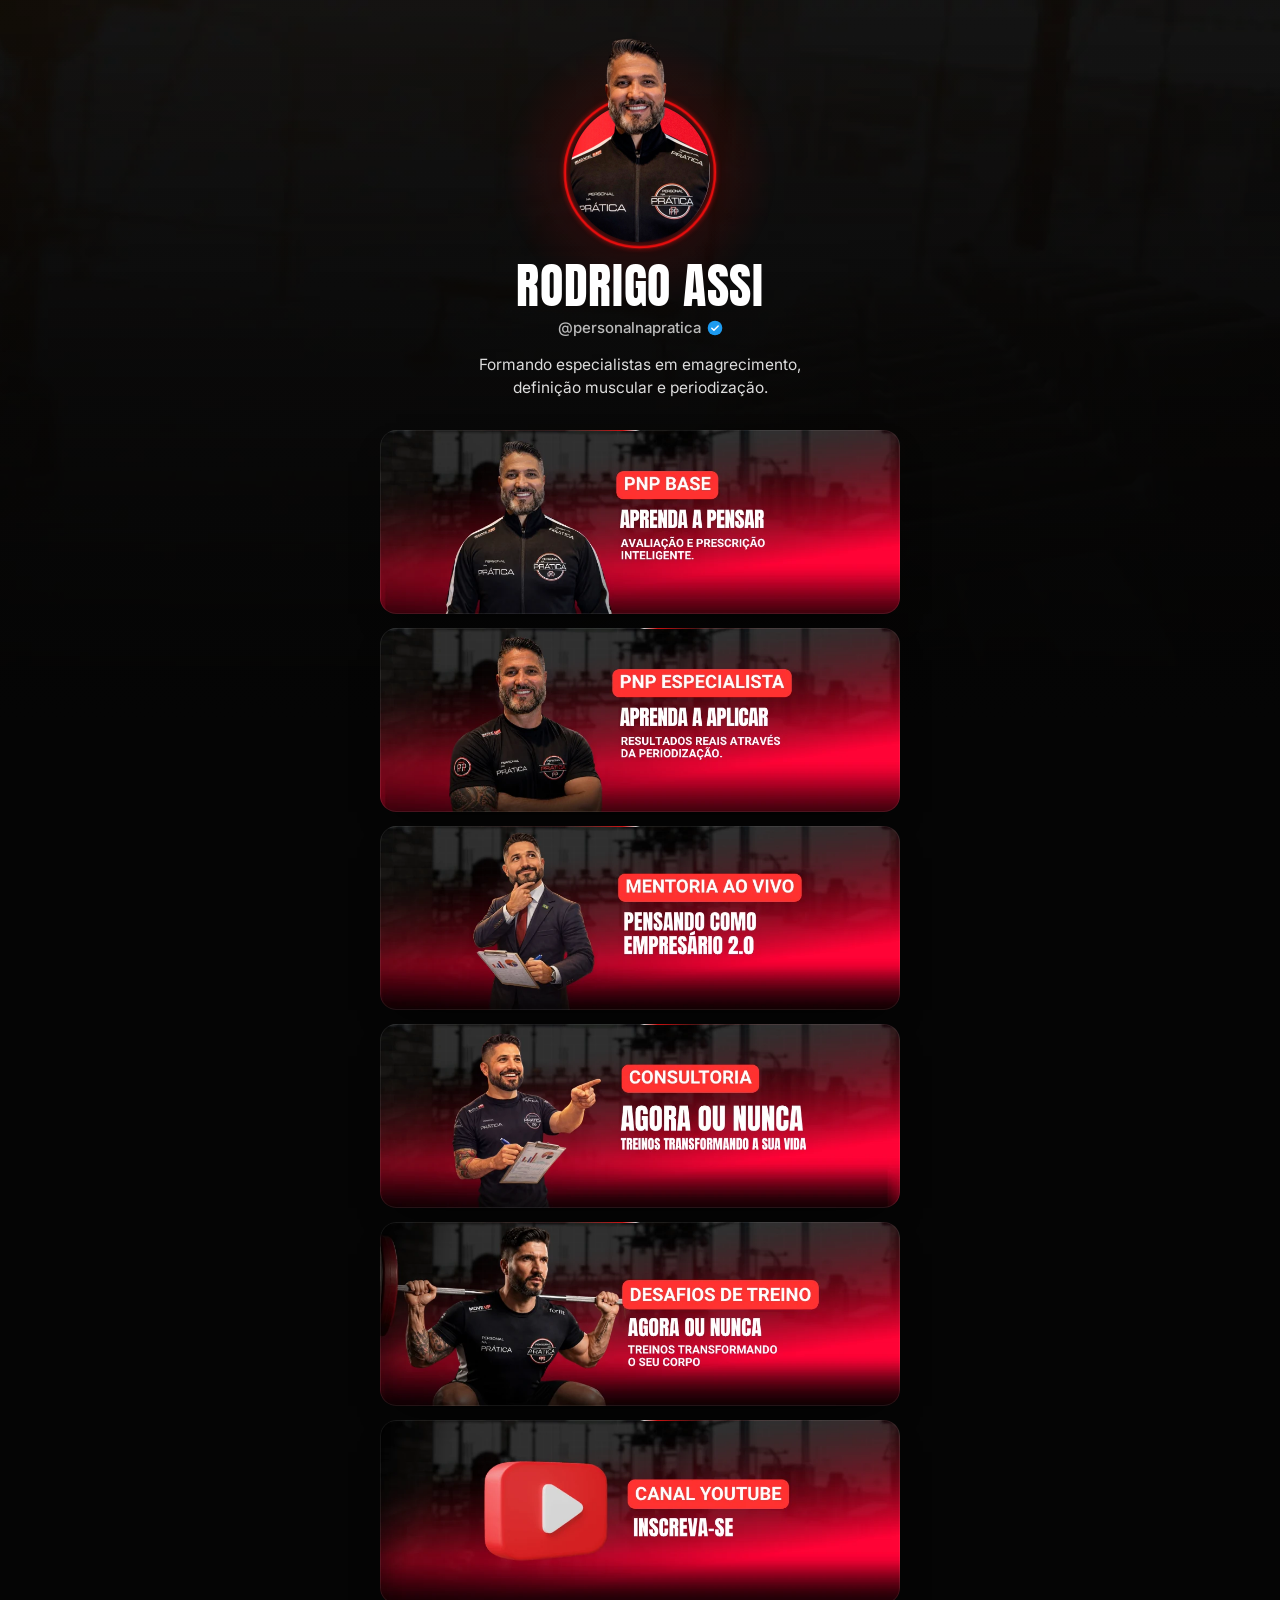
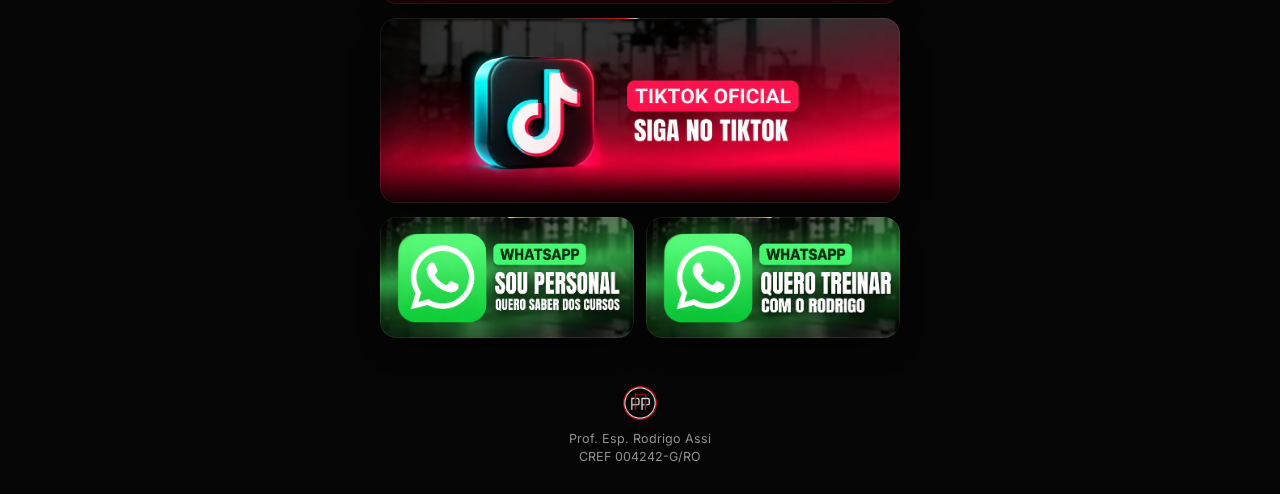
==== commit 4f201488: "Atualiza cache dos banners WhatsApp na bio" ====
--- a/bio/index.html
+++ b/bio/index.html
@@ -1,299 +1,299 @@
-<!DOCTYPE html>
-<html lang="pt-BR">
-<head>
-  <meta charset="UTF-8">
-  <meta name="viewport" content="width=device-width, initial-scale=1, viewport-fit=cover">
-  <title>Rodrigo Assi | Personal na Prática</title>
-  <meta name="description" content="Cursos, mentoria, treinos e contato do Rodrigo Assi, do Personal na Prática.">
-  <meta name="theme-color" content="#050505">
-
-  <meta property="og:type" content="website">
-  <meta property="og:locale" content="pt_BR">
-  <meta property="og:title" content="Rodrigo Assi | Personal na Prática">
-  <meta property="og:description" content="Cursos, mentoria, treinos e contato do Rodrigo Assi.">
-  <meta property="og:url" content="https://personalnapratica.com.br/bio/">
-  <meta property="og:image" content="https://personalnapratica.com.br/bio/bg-links.png">
-  <meta property="og:image:width" content="1200">
-  <meta property="og:image:height" content="630">
-  <meta name="twitter:card" content="summary_large_image">
-  <meta name="twitter:image" content="https://personalnapratica.com.br/bio/bg-links.png">
-
-  <link rel="icon" href="img/logo-pp.png">
-  <link rel="apple-touch-icon" href="img/logo-pp.png">
-  <link rel="preload" as="image" href="img/rodrigo.webp" fetchpriority="high">
-  <link rel="preconnect" href="https://fonts.googleapis.com">
-  <link rel="preconnect" href="https://fonts.gstatic.com" crossorigin>
-  <link href="https://fonts.googleapis.com/css2?family=Anton&family=Inter:wght@400;500;600&display=swap" rel="stylesheet">
-
-  <style>
-    :root {
-      --black: #050505;
-      --red: #EA0E0E;
-      --white: #FFFFFF;
-      --text: rgba(255, 255, 255, .86);
-      --muted: rgba(255, 255, 255, .56);
-      --hairline: rgba(255, 255, 255, .08);
-      --display: 'Anton', 'Impact', 'Arial Narrow', sans-serif;
-      --body: 'Inter', system-ui, -apple-system, 'Segoe UI', Roboto, sans-serif;
-      --radius: 16px;
-    }
-
-    *, *::before, *::after { box-sizing: border-box; }
-    html { background: var(--black); -webkit-text-size-adjust: 100%; }
-    body {
-      margin: 0;
-      min-height: 100svh;
-      color: var(--white);
-      font-family: var(--body);
-      -webkit-font-smoothing: antialiased;
-    }
-    h1, h2, p { margin: 0; }
-    img { display: block; max-width: 100%; height: auto; }
-
-    /* Fundo: a academia escura, sumindo pro preto. Fica parado no lugar (funciona no iPhone também). */
-    body::before, body::after { content: ""; position: fixed; inset: 0; pointer-events: none; }
-    body::before { z-index: -2; background: url("img/fundo.webp") center / cover no-repeat; opacity: .6; }
-    body::after  { z-index: -1; background: linear-gradient(to bottom, rgba(5,5,5,.15) 0%, rgba(5,5,5,.7) 40%, var(--black) 80%); }
-
-    .page {
-      width: min(100% - 32px, 520px);
-      margin-inline: auto;
-      padding: max(36px, env(safe-area-inset-top)) 0 max(28px, env(safe-area-inset-bottom));
-    }
-
-    /* ===== Cabeçalho ===== */
-    .profile { display: flex; flex-direction: column; align-items: center; text-align: center; }
-
-    /* Foto dentro do anel vermelho do logo PP, com a cabeça saindo por cima */
-    .avatar {
-      position: relative;
-      isolation: isolate;
-      width: clamp(184px, 50vw, 220px);
-      aspect-ratio: 1;
-    }
-    .avatar::before { /* brilho vermelho atrás do disco */
-      content: "";
-      position: absolute;
-      z-index: -1;
-      left: 50%; top: 62%;
-      width: 125%; aspect-ratio: 1;
-      transform: translate(-50%, -50%);
-      background: radial-gradient(closest-side, rgba(234,14,14,.34), rgba(234,14,14,.1) 55%, transparent);
-    }
-    .avatar .ring { position: absolute; inset: 0; width: 100%; height: 100%; overflow: visible; }
-    .avatar .ring circle {
-      fill: none;
-      stroke: var(--red);
-      stroke-width: 10;
-      stroke-linecap: round;
-      transform: rotate(90deg);
-      transform-origin: 440px 545px;
-      filter: drop-shadow(0 0 10px rgba(234,14,14,.75));
-    }
-    .avatar img { position: relative; width: 100%; height: 100%; }
-
-    .name {
-      margin-top: 6px;
-      font-family: var(--display);
-      font-weight: 400;
-      font-size: clamp(40px, 11vw, 48px);
-      line-height: 1;
-      letter-spacing: .015em;
-      text-transform: uppercase;
-    }
-    .handle {
-      margin-top: 8px;
-      display: inline-flex;
-      align-items: center;
-      gap: 6px;
-      color: rgba(255, 255, 255, .72);
-      font-size: 15px;
-      font-weight: 500;
-      text-decoration: none;
-      border-radius: 6px;
-      transition: color .2s ease;
-    }
-    .handle svg { width: 16px; height: 16px; flex: none; }
-    .handle:hover { color: var(--white); }
-
-    .bio {
-      margin-top: 16px;
-      max-width: 34ch;
-      color: var(--text);
-      font-size: 15.5px;
-      line-height: 1.5;
-      text-wrap: balance;
-    }
-
-    /* ===== Links ===== */
-    .links { display: grid; gap: 14px; margin-top: 30px; }
-    .pair  { display: grid; grid-template-columns: 1fr 1fr; gap: 12px; }
-
-    /* Card = arte + moldura fina desenhada POR CIMA da arte (um anel recortado),
-       assim a luz aparece igual nos quatro lados, em qualquer tela. */
-    @property --beam { syntax: "<angle>"; inherits: false; initial-value: 0deg; }
-
-    .card {
-      --glow: 234, 14, 14;
-      position: relative;
-      display: block;
-      aspect-ratio: 960 / 340;
-      border-radius: var(--radius);
-      overflow: hidden;
-      background: #141414;
-      box-shadow: 0 16px 32px -16px rgba(0,0,0,.9);
-      transition: box-shadow .3s ease;
-      -webkit-tap-highlight-color: transparent;
-    }
-    .card img { width: 100%; height: 100%; object-fit: cover; }
-
-    .card::after {
-      content: "";
-      position: absolute;
-      inset: 0;
-      padding: 1px; /* espessura da moldura */
-      border-radius: inherit;
-      pointer-events: none;
-      background:
-        conic-gradient(from var(--beam),
-          transparent 0 82%,
-          rgba(var(--glow), .15) 90%,
-          rgba(var(--glow), .85) 97%,
-          rgba(255, 255, 255, .75) 99.3%,
-          transparent 100%),
-        rgba(255, 255, 255, .08);
-      /* recorta o miolo: sobra só o anel de 1px */
-      -webkit-mask: linear-gradient(#000 0 0) content-box, linear-gradient(#000 0 0);
-      -webkit-mask-composite: xor;
-              mask: linear-gradient(#000 0 0) content-box, linear-gradient(#000 0 0);
-              mask-composite: exclude;
-    }
-
-    /* WhatsApp: mais baixo, cortando o topo e o rodapé vazios da arte e deixando ícone e texto no meio */
-    .card--wa { --glow: 37, 211, 102; aspect-ratio: 21 / 10; }
-    .card--wa img { object-position: 50% 47.4%; }
-
-    /* Cards que giram no sentido anti-horário: o rastro da luz fica do outro lado.
-       Alterna um card sim, um não; no par do WhatsApp, o da esquerda vai pra esquerda e o da direita pra direita. */
-    .links > .card:nth-child(even)::after,
-    .pair > .card:first-child::after {
-      background:
-        conic-gradient(from var(--beam),
-          transparent 0,
-          rgba(255, 255, 255, .75) .7%,
-          rgba(var(--glow), .85) 3%,
-          rgba(var(--glow), .15) 10%,
-          transparent 18% 100%),
-        rgba(255, 255, 255, .08);
-    }
-
-    /* hover (e toque no celular): só a luz atrás do card, na cor dele */
-    @media (hover: hover) {
-      .card:hover { box-shadow: 0 10px 38px -8px rgba(var(--glow), .55); }
-    }
-    .card:active { box-shadow: 0 10px 38px -8px rgba(var(--glow), .55); }
-    .card:focus-visible, .handle:focus-visible {
-      outline: 2px solid var(--white);
-      outline-offset: 3px;
-    }
-
-    /* ===== Rodapé ===== */
-    .foot {
-      margin-top: 48px;
-      display: flex;
-      flex-direction: column;
-      align-items: center;
-      gap: 10px;
-      color: var(--muted);
-      font-size: 12.5px;
-      line-height: 1.45;
-      text-align: center;
-    }
-    .foot img { width: 34px; height: 34px; opacity: .9; }
-
-    /* ===== Abertura: a foto aparece, o anel se desenha em volta, o resto entra junto ===== */
-    @media (prefers-reduced-motion: no-preference) {
-      .avatar img   { animation: rise .6s cubic-bezier(.2,.7,.2,1) both; }
-      .avatar .ring circle {
-        stroke-dasharray: 1;
-        animation: draw 1.3s .25s cubic-bezier(.65,0,.35,1) both;
-      }
-      .avatar::before { animation: fade 1.2s .4s ease both; }
-      .profile > :not(.avatar), .links, .foot { animation: fade .6s .55s ease both; }
-
-      /* Luz das bordas: todos começam juntos, no topo central de cada card, e dão a volta no mesmo tempo.
-         Um card vai no sentido horário, o seguinte no anti-horário. */
-      .card::after     { animation: beam 24s linear infinite; }
-      .card--wa::after { animation-name: beam-wa; }
-      .links > .card:nth-child(even)::after,
-      .pair > .card:first-child::after { animation-direction: reverse; }
-    }
-    /* ângulos calculados pra luz andar em velocidade constante pela borda (sem acelerar nas pontas) */
-    @keyframes beam { 0%{--beam:0.0deg} 2.5%{--beam:20.9deg} 5%{--beam:37.4deg} 7.5%{--beam:48.9deg} 10%{--beam:56.8deg} 12.5%{--beam:62.4deg} 15%{--beam:66.4deg} 17.5%{--beam:69.5deg} 20%{--beam:74.8deg} 22.5%{--beam:82.3deg} 25%{--beam:90.0deg} 27.5%{--beam:97.7deg} 30%{--beam:105.2deg} 32.5%{--beam:110.5deg} 35%{--beam:113.6deg} 37.5%{--beam:117.6deg} 40%{--beam:123.2deg} 42.5%{--beam:131.1deg} 45%{--beam:142.6deg} 47.5%{--beam:159.1deg} 50%{--beam:180.0deg} 52.5%{--beam:200.9deg} 55%{--beam:217.4deg} 57.5%{--beam:228.9deg} 60%{--beam:236.8deg} 62.5%{--beam:242.4deg} 65%{--beam:246.4deg} 67.5%{--beam:249.5deg} 70%{--beam:254.8deg} 72.5%{--beam:262.3deg} 75%{--beam:270.0deg} 77.5%{--beam:277.7deg} 80%{--beam:285.2deg} 82.5%{--beam:290.5deg} 85%{--beam:293.6deg} 87.5%{--beam:297.6deg} 90%{--beam:303.2deg} 92.5%{--beam:311.1deg} 95%{--beam:322.6deg} 97.5%{--beam:339.1deg} 100%{--beam:360.0deg} }
-    @keyframes beam-wa { 0%{--beam:0.0deg} 2.5%{--beam:17.2deg} 5%{--beam:31.8deg} 7.5%{--beam:42.9deg} 10%{--beam:51.1deg} 12.5%{--beam:57.2deg} 15%{--beam:61.7deg} 17.5%{--beam:66.1deg} 20%{--beam:73.6deg} 22.5%{--beam:81.6deg} 25%{--beam:90.0deg} 27.5%{--beam:98.4deg} 30%{--beam:106.4deg} 32.5%{--beam:113.9deg} 35%{--beam:118.3deg} 37.5%{--beam:122.8deg} 40%{--beam:128.9deg} 42.5%{--beam:137.1deg} 45%{--beam:148.2deg} 47.5%{--beam:162.8deg} 50%{--beam:180.0deg} 52.5%{--beam:197.2deg} 55%{--beam:211.8deg} 57.5%{--beam:222.9deg} 60%{--beam:231.1deg} 62.5%{--beam:237.2deg} 65%{--beam:241.7deg} 67.5%{--beam:246.1deg} 70%{--beam:253.6deg} 72.5%{--beam:261.6deg} 75%{--beam:270.0deg} 77.5%{--beam:278.4deg} 80%{--beam:286.4deg} 82.5%{--beam:293.9deg} 85%{--beam:298.3deg} 87.5%{--beam:302.8deg} 90%{--beam:308.9deg} 92.5%{--beam:317.1deg} 95%{--beam:328.2deg} 97.5%{--beam:342.8deg} 100%{--beam:360.0deg} }
-    @keyframes rise { from { opacity: 0; transform: translateY(8px) scale(.97); } }
-    @keyframes draw { from { stroke-dashoffset: 1; } to { stroke-dashoffset: 0; } }
-    @keyframes fade { from { opacity: 0; } }
-  </style>
-</head>
-<body>
-  <main class="page">
-
-    <header class="profile">
-      <div class="avatar">
-        <svg class="ring" viewBox="0 0 880 880" aria-hidden="true"><circle cx="440" cy="545" r="300" pathLength="1"/></svg>
-        <img src="img/rodrigo.webp" width="880" height="880" alt="Rodrigo Assi" fetchpriority="high">
-      </div>
-      <h1 class="name">Rodrigo Assi</h1>
-      <a class="handle" href="https://instagram.com/personalnapratica" target="_blank" rel="noopener">
-        @personalnapratica
-        <svg viewBox="0 0 24 24" aria-label="Perfil verificado" role="img"><circle cx="12" cy="12" r="11" fill="#1D9BF0"/><path d="M7.2 12.4l3.2 3.1 6.4-6.6" fill="none" stroke="#fff" stroke-width="2.2" stroke-linecap="round" stroke-linejoin="round"/></svg>
-      </a>
-      <p class="bio">Formando especialistas em emagrecimento, definição muscular e periodização.</p>
-    </header>
-
-    <!--
-      LINKS: pra trocar um destino, mude o href. Pra trocar a arte, mude o src (imagens na pasta img).
-      Banners horizontais: 960x340. Cards do WhatsApp: arte quadrada, mostrada cortada no meio.
-    -->
-    <nav class="links" aria-label="Cursos, conteúdo e contato">
-      <a class="card" href="https://personalnapratica.com.br/pnp-base/" target="_blank" rel="noopener">
-        <img src="img/pnp-base.webp" width="960" height="340" alt="PNP Base: aprenda a pensar. Avaliação e prescrição inteligente.">
-      </a>
-      <a class="card" href="https://personalnapratica.com.br/pnp-especialista/" target="_blank" rel="noopener">
-        <img src="img/pnp-especialista.webp" width="960" height="340" alt="PNP Especialista: aprenda a aplicar. Resultados reais através da periodização.">
-      </a>
-      <a class="card" href="https://personalnapratica.com.br/mentoria/" target="_blank" rel="noopener">
-        <img src="img/mentoria.webp" width="960" height="340" alt="Mentoria ao vivo: Pensando como Empresário 2.0.">
-      </a>
-      <a class="card" href="https://personalnapratica.com.br/consultoria" target="_blank" rel="noopener">
-        <img src="img/consultoria.webp" width="960" height="340" alt="Consultoria Agora ou Nunca: treinos transformando a sua vida.">
-      </a>
-      <a class="card" href="https://desafioagoraoununca.com.br/" target="_blank" rel="noopener">
-        <img src="img/desafio.webp" width="960" height="340" alt="Desafios de treino Agora ou Nunca: treinos transformando o seu corpo.">
-      </a>
-      <a class="card" href="https://www.youtube.com/rodrigoassipersonalnapratica" target="_blank" rel="noopener">
-        <img src="img/youtube.webp" width="960" height="340" alt="Canal do YouTube: inscreva-se.">
-      </a>
-      <a class="card" href="https://www.tiktok.com/@personalnapratica" target="_blank" rel="noopener">
-        <img src="img/tiktok.webp" width="1200" height="425" alt="TikTok oficial: siga no TikTok.">
-      </a>
-
-      <div class="pair">
-        <a class="card card--wa" href="https://api.whatsapp.com/send?phone=5511976563187&amp;text=Oi%2C%20Rodrigo!%20Sou%20personal%20e%20quero%20saber%20dos%20cursos." target="_blank" rel="noopener">
-          <img src="img/whatsapp-personal.webp" width="900" height="900" alt="WhatsApp: sou personal, quero saber dos cursos.">
-        </a>
-        <a class="card card--wa" href="https://api.whatsapp.com/send?phone=5511976563187&amp;text=Oi%2C%20Rodrigo!%20Quero%20treinar%20com%20voc%C3%AA." target="_blank" rel="noopener">
-          <img src="img/whatsapp-treino.webp" width="900" height="900" alt="WhatsApp: quero treinar com o Rodrigo.">
-        </a>
-      </div>
-    </nav>
-
-    <footer class="foot">
-      <img src="img/logo-pp.png" width="34" height="34" alt="">
-      <p>Prof. Esp. Rodrigo Assi<br>CREF 004242-G/RO</p>
-    </footer>
-
-  </main>
-</body>
-</html>
+<!DOCTYPE html>
+<html lang="pt-BR">
+<head>
+  <meta charset="UTF-8">
+  <meta name="viewport" content="width=device-width, initial-scale=1, viewport-fit=cover">
+  <title>Rodrigo Assi | Personal na Prática</title>
+  <meta name="description" content="Cursos, mentoria, treinos e contato do Rodrigo Assi, do Personal na Prática.">
+  <meta name="theme-color" content="#050505">
+
+  <meta property="og:type" content="website">
+  <meta property="og:locale" content="pt_BR">
+  <meta property="og:title" content="Rodrigo Assi | Personal na Prática">
+  <meta property="og:description" content="Cursos, mentoria, treinos e contato do Rodrigo Assi.">
+  <meta property="og:url" content="https://personalnapratica.com.br/bio/">
+  <meta property="og:image" content="https://personalnapratica.com.br/bio/bg-links.png">
+  <meta property="og:image:width" content="1200">
+  <meta property="og:image:height" content="630">
+  <meta name="twitter:card" content="summary_large_image">
+  <meta name="twitter:image" content="https://personalnapratica.com.br/bio/bg-links.png">
+
+  <link rel="icon" href="img/logo-pp.png">
+  <link rel="apple-touch-icon" href="img/logo-pp.png">
+  <link rel="preload" as="image" href="img/rodrigo.webp" fetchpriority="high">
+  <link rel="preconnect" href="https://fonts.googleapis.com">
+  <link rel="preconnect" href="https://fonts.gstatic.com" crossorigin>
+  <link href="https://fonts.googleapis.com/css2?family=Anton&family=Inter:wght@400;500;600&display=swap" rel="stylesheet">
+
+  <style>
+    :root {
+      --black: #050505;
+      --red: #EA0E0E;
+      --white: #FFFFFF;
+      --text: rgba(255, 255, 255, .86);
+      --muted: rgba(255, 255, 255, .56);
+      --hairline: rgba(255, 255, 255, .08);
+      --display: 'Anton', 'Impact', 'Arial Narrow', sans-serif;
+      --body: 'Inter', system-ui, -apple-system, 'Segoe UI', Roboto, sans-serif;
+      --radius: 16px;
+    }
+
+    *, *::before, *::after { box-sizing: border-box; }
+    html { background: var(--black); -webkit-text-size-adjust: 100%; }
+    body {
+      margin: 0;
+      min-height: 100svh;
+      color: var(--white);
+      font-family: var(--body);
+      -webkit-font-smoothing: antialiased;
+    }
+    h1, h2, p { margin: 0; }
+    img { display: block; max-width: 100%; height: auto; }
+
+    /* Fundo: a academia escura, sumindo pro preto. Fica parado no lugar (funciona no iPhone também). */
+    body::before, body::after { content: ""; position: fixed; inset: 0; pointer-events: none; }
+    body::before { z-index: -2; background: url("img/fundo.webp") center / cover no-repeat; opacity: .6; }
+    body::after  { z-index: -1; background: linear-gradient(to bottom, rgba(5,5,5,.15) 0%, rgba(5,5,5,.7) 40%, var(--black) 80%); }
+
+    .page {
+      width: min(100% - 32px, 520px);
+      margin-inline: auto;
+      padding: max(36px, env(safe-area-inset-top)) 0 max(28px, env(safe-area-inset-bottom));
+    }
+
+    /* ===== Cabeçalho ===== */
+    .profile { display: flex; flex-direction: column; align-items: center; text-align: center; }
+
+    /* Foto dentro do anel vermelho do logo PP, com a cabeça saindo por cima */
+    .avatar {
+      position: relative;
+      isolation: isolate;
+      width: clamp(184px, 50vw, 220px);
+      aspect-ratio: 1;
+    }
+    .avatar::before { /* brilho vermelho atrás do disco */
+      content: "";
+      position: absolute;
+      z-index: -1;
+      left: 50%; top: 62%;
+      width: 125%; aspect-ratio: 1;
+      transform: translate(-50%, -50%);
+      background: radial-gradient(closest-side, rgba(234,14,14,.34), rgba(234,14,14,.1) 55%, transparent);
+    }
+    .avatar .ring { position: absolute; inset: 0; width: 100%; height: 100%; overflow: visible; }
+    .avatar .ring circle {
+      fill: none;
+      stroke: var(--red);
+      stroke-width: 10;
+      stroke-linecap: round;
+      transform: rotate(90deg);
+      transform-origin: 440px 545px;
+      filter: drop-shadow(0 0 10px rgba(234,14,14,.75));
+    }
+    .avatar img { position: relative; width: 100%; height: 100%; }
+
+    .name {
+      margin-top: 6px;
+      font-family: var(--display);
+      font-weight: 400;
+      font-size: clamp(40px, 11vw, 48px);
+      line-height: 1;
+      letter-spacing: .015em;
+      text-transform: uppercase;
+    }
+    .handle {
+      margin-top: 8px;
+      display: inline-flex;
+      align-items: center;
+      gap: 6px;
+      color: rgba(255, 255, 255, .72);
+      font-size: 15px;
+      font-weight: 500;
+      text-decoration: none;
+      border-radius: 6px;
+      transition: color .2s ease;
+    }
+    .handle svg { width: 16px; height: 16px; flex: none; }
+    .handle:hover { color: var(--white); }
+
+    .bio {
+      margin-top: 16px;
+      max-width: 34ch;
+      color: var(--text);
+      font-size: 15.5px;
+      line-height: 1.5;
+      text-wrap: balance;
+    }
+
+    /* ===== Links ===== */
+    .links { display: grid; gap: 14px; margin-top: 30px; }
+    .pair  { display: grid; grid-template-columns: 1fr 1fr; gap: 12px; }
+
+    /* Card = arte + moldura fina desenhada POR CIMA da arte (um anel recortado),
+       assim a luz aparece igual nos quatro lados, em qualquer tela. */
+    @property --beam { syntax: "<angle>"; inherits: false; initial-value: 0deg; }
+
+    .card {
+      --glow: 234, 14, 14;
+      position: relative;
+      display: block;
+      aspect-ratio: 960 / 340;
+      border-radius: var(--radius);
+      overflow: hidden;
+      background: #141414;
+      box-shadow: 0 16px 32px -16px rgba(0,0,0,.9);
+      transition: box-shadow .3s ease;
+      -webkit-tap-highlight-color: transparent;
+    }
+    .card img { width: 100%; height: 100%; object-fit: cover; }
+
+    .card::after {
+      content: "";
+      position: absolute;
+      inset: 0;
+      padding: 1px; /* espessura da moldura */
+      border-radius: inherit;
+      pointer-events: none;
+      background:
+        conic-gradient(from var(--beam),
+          transparent 0 82%,
+          rgba(var(--glow), .15) 90%,
+          rgba(var(--glow), .85) 97%,
+          rgba(255, 255, 255, .75) 99.3%,
+          transparent 100%),
+        rgba(255, 255, 255, .08);
+      /* recorta o miolo: sobra só o anel de 1px */
+      -webkit-mask: linear-gradient(#000 0 0) content-box, linear-gradient(#000 0 0);
+      -webkit-mask-composite: xor;
+              mask: linear-gradient(#000 0 0) content-box, linear-gradient(#000 0 0);
+              mask-composite: exclude;
+    }
+
+    /* WhatsApp: mais baixo, cortando o topo e o rodapé vazios da arte e deixando ícone e texto no meio */
+    .card--wa { --glow: 37, 211, 102; aspect-ratio: 21 / 10; }
+    .card--wa img { object-position: 50% 47.4%; }
+
+    /* Cards que giram no sentido anti-horário: o rastro da luz fica do outro lado.
+       Alterna um card sim, um não; no par do WhatsApp, o da esquerda vai pra esquerda e o da direita pra direita. */
+    .links > .card:nth-child(even)::after,
+    .pair > .card:first-child::after {
+      background:
+        conic-gradient(from var(--beam),
+          transparent 0,
+          rgba(255, 255, 255, .75) .7%,
+          rgba(var(--glow), .85) 3%,
+          rgba(var(--glow), .15) 10%,
+          transparent 18% 100%),
+        rgba(255, 255, 255, .08);
+    }
+
+    /* hover (e toque no celular): só a luz atrás do card, na cor dele */
+    @media (hover: hover) {
+      .card:hover { box-shadow: 0 10px 38px -8px rgba(var(--glow), .55); }
+    }
+    .card:active { box-shadow: 0 10px 38px -8px rgba(var(--glow), .55); }
+    .card:focus-visible, .handle:focus-visible {
+      outline: 2px solid var(--white);
+      outline-offset: 3px;
+    }
+
+    /* ===== Rodapé ===== */
+    .foot {
+      margin-top: 48px;
+      display: flex;
+      flex-direction: column;
+      align-items: center;
+      gap: 10px;
+      color: var(--muted);
+      font-size: 12.5px;
+      line-height: 1.45;
+      text-align: center;
+    }
+    .foot img { width: 34px; height: 34px; opacity: .9; }
+
+    /* ===== Abertura: a foto aparece, o anel se desenha em volta, o resto entra junto ===== */
+    @media (prefers-reduced-motion: no-preference) {
+      .avatar img   { animation: rise .6s cubic-bezier(.2,.7,.2,1) both; }
+      .avatar .ring circle {
+        stroke-dasharray: 1;
+        animation: draw 1.3s .25s cubic-bezier(.65,0,.35,1) both;
+      }
+      .avatar::before { animation: fade 1.2s .4s ease both; }
+      .profile > :not(.avatar), .links, .foot { animation: fade .6s .55s ease both; }
+
+      /* Luz das bordas: todos começam juntos, no topo central de cada card, e dão a volta no mesmo tempo.
+         Um card vai no sentido horário, o seguinte no anti-horário. */
+      .card::after     { animation: beam 24s linear infinite; }
+      .card--wa::after { animation-name: beam-wa; }
+      .links > .card:nth-child(even)::after,
+      .pair > .card:first-child::after { animation-direction: reverse; }
+    }
+    /* ângulos calculados pra luz andar em velocidade constante pela borda (sem acelerar nas pontas) */
+    @keyframes beam { 0%{--beam:0.0deg} 2.5%{--beam:20.9deg} 5%{--beam:37.4deg} 7.5%{--beam:48.9deg} 10%{--beam:56.8deg} 12.5%{--beam:62.4deg} 15%{--beam:66.4deg} 17.5%{--beam:69.5deg} 20%{--beam:74.8deg} 22.5%{--beam:82.3deg} 25%{--beam:90.0deg} 27.5%{--beam:97.7deg} 30%{--beam:105.2deg} 32.5%{--beam:110.5deg} 35%{--beam:113.6deg} 37.5%{--beam:117.6deg} 40%{--beam:123.2deg} 42.5%{--beam:131.1deg} 45%{--beam:142.6deg} 47.5%{--beam:159.1deg} 50%{--beam:180.0deg} 52.5%{--beam:200.9deg} 55%{--beam:217.4deg} 57.5%{--beam:228.9deg} 60%{--beam:236.8deg} 62.5%{--beam:242.4deg} 65%{--beam:246.4deg} 67.5%{--beam:249.5deg} 70%{--beam:254.8deg} 72.5%{--beam:262.3deg} 75%{--beam:270.0deg} 77.5%{--beam:277.7deg} 80%{--beam:285.2deg} 82.5%{--beam:290.5deg} 85%{--beam:293.6deg} 87.5%{--beam:297.6deg} 90%{--beam:303.2deg} 92.5%{--beam:311.1deg} 95%{--beam:322.6deg} 97.5%{--beam:339.1deg} 100%{--beam:360.0deg} }
+    @keyframes beam-wa { 0%{--beam:0.0deg} 2.5%{--beam:17.2deg} 5%{--beam:31.8deg} 7.5%{--beam:42.9deg} 10%{--beam:51.1deg} 12.5%{--beam:57.2deg} 15%{--beam:61.7deg} 17.5%{--beam:66.1deg} 20%{--beam:73.6deg} 22.5%{--beam:81.6deg} 25%{--beam:90.0deg} 27.5%{--beam:98.4deg} 30%{--beam:106.4deg} 32.5%{--beam:113.9deg} 35%{--beam:118.3deg} 37.5%{--beam:122.8deg} 40%{--beam:128.9deg} 42.5%{--beam:137.1deg} 45%{--beam:148.2deg} 47.5%{--beam:162.8deg} 50%{--beam:180.0deg} 52.5%{--beam:197.2deg} 55%{--beam:211.8deg} 57.5%{--beam:222.9deg} 60%{--beam:231.1deg} 62.5%{--beam:237.2deg} 65%{--beam:241.7deg} 67.5%{--beam:246.1deg} 70%{--beam:253.6deg} 72.5%{--beam:261.6deg} 75%{--beam:270.0deg} 77.5%{--beam:278.4deg} 80%{--beam:286.4deg} 82.5%{--beam:293.9deg} 85%{--beam:298.3deg} 87.5%{--beam:302.8deg} 90%{--beam:308.9deg} 92.5%{--beam:317.1deg} 95%{--beam:328.2deg} 97.5%{--beam:342.8deg} 100%{--beam:360.0deg} }
+    @keyframes rise { from { opacity: 0; transform: translateY(8px) scale(.97); } }
+    @keyframes draw { from { stroke-dashoffset: 1; } to { stroke-dashoffset: 0; } }
+    @keyframes fade { from { opacity: 0; } }
+  </style>
+</head>
+<body>
+  <main class="page">
+
+    <header class="profile">
+      <div class="avatar">
+        <svg class="ring" viewBox="0 0 880 880" aria-hidden="true"><circle cx="440" cy="545" r="300" pathLength="1"/></svg>
+        <img src="img/rodrigo.webp" width="880" height="880" alt="Rodrigo Assi" fetchpriority="high">
+      </div>
+      <h1 class="name">Rodrigo Assi</h1>
+      <a class="handle" href="https://instagram.com/personalnapratica" target="_blank" rel="noopener">
+        @personalnapratica
+        <svg viewBox="0 0 24 24" aria-label="Perfil verificado" role="img"><circle cx="12" cy="12" r="11" fill="#1D9BF0"/><path d="M7.2 12.4l3.2 3.1 6.4-6.6" fill="none" stroke="#fff" stroke-width="2.2" stroke-linecap="round" stroke-linejoin="round"/></svg>
+      </a>
+      <p class="bio">Formando especialistas em emagrecimento, definição muscular e periodização.</p>
+    </header>
+
+    <!--
+      LINKS: pra trocar um destino, mude o href. Pra trocar a arte, mude o src (imagens na pasta img).
+      Banners horizontais: 960x340. Cards do WhatsApp: arte quadrada, mostrada cortada no meio.
+    -->
+    <nav class="links" aria-label="Cursos, conteúdo e contato">
+      <a class="card" href="https://personalnapratica.com.br/pnp-base/" target="_blank" rel="noopener">
+        <img src="img/pnp-base.webp" width="960" height="340" alt="PNP Base: aprenda a pensar. Avaliação e prescrição inteligente.">
+      </a>
+      <a class="card" href="https://personalnapratica.com.br/pnp-especialista/" target="_blank" rel="noopener">
+        <img src="img/pnp-especialista.webp" width="960" height="340" alt="PNP Especialista: aprenda a aplicar. Resultados reais através da periodização.">
+      </a>
+      <a class="card" href="https://personalnapratica.com.br/mentoria/" target="_blank" rel="noopener">
+        <img src="img/mentoria.webp" width="960" height="340" alt="Mentoria ao vivo: Pensando como Empresário 2.0.">
+      </a>
+      <a class="card" href="https://personalnapratica.com.br/consultoria" target="_blank" rel="noopener">
+        <img src="img/consultoria.webp" width="960" height="340" alt="Consultoria Agora ou Nunca: treinos transformando a sua vida.">
+      </a>
+      <a class="card" href="https://desafioagoraoununca.com.br/" target="_blank" rel="noopener">
+        <img src="img/desafio.webp" width="960" height="340" alt="Desafios de treino Agora ou Nunca: treinos transformando o seu corpo.">
+      </a>
+      <a class="card" href="https://www.youtube.com/rodrigoassipersonalnapratica" target="_blank" rel="noopener">
+        <img src="img/youtube.webp" width="960" height="340" alt="Canal do YouTube: inscreva-se.">
+      </a>
+      <a class="card" href="https://www.tiktok.com/@personalnapratica" target="_blank" rel="noopener">
+        <img src="img/tiktok.webp" width="1200" height="425" alt="TikTok oficial: siga no TikTok.">
+      </a>
+
+      <div class="pair">
+        <a class="card card--wa" href="https://api.whatsapp.com/send?phone=5511976563187&amp;text=Oi%2C%20Rodrigo!%20Sou%20personal%20e%20quero%20saber%20dos%20cursos." target="_blank" rel="noopener">
+          <img src="img/whatsapp-personal.webp?v=6cd36ab56695" width="900" height="900" alt="WhatsApp: sou personal, quero saber dos cursos.">
+        </a>
+        <a class="card card--wa" href="https://api.whatsapp.com/send?phone=5511976563187&amp;text=Oi%2C%20Rodrigo!%20Quero%20treinar%20com%20voc%C3%AA." target="_blank" rel="noopener">
+          <img src="img/whatsapp-treino.webp?v=466d34cdab46" width="900" height="900" alt="WhatsApp: quero treinar com o Rodrigo.">
+        </a>
+      </div>
+    </nav>
+
+    <footer class="foot">
+      <img src="img/logo-pp.png" width="34" height="34" alt="">
+      <p>Prof. Esp. Rodrigo Assi<br>CREF 004242-G/RO</p>
+    </footer>
+
+  </main>
+</body>
+</html>
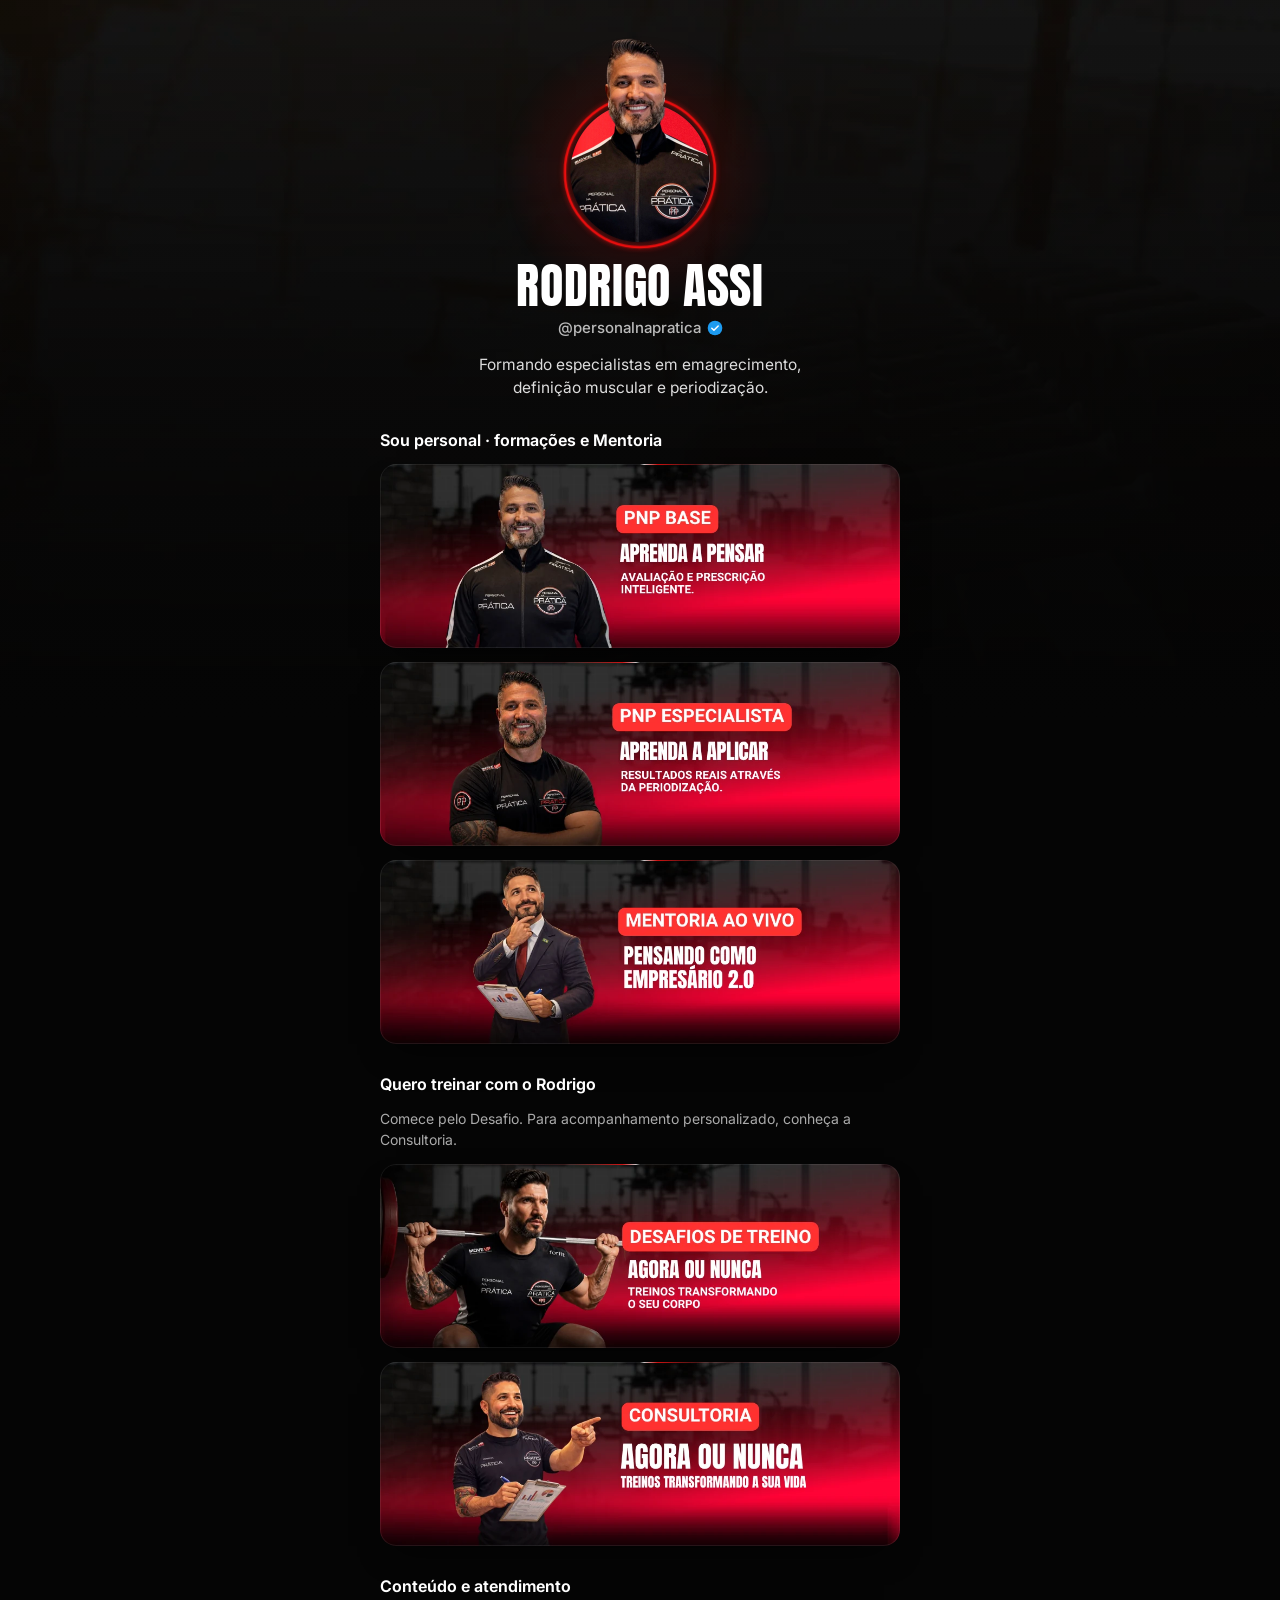
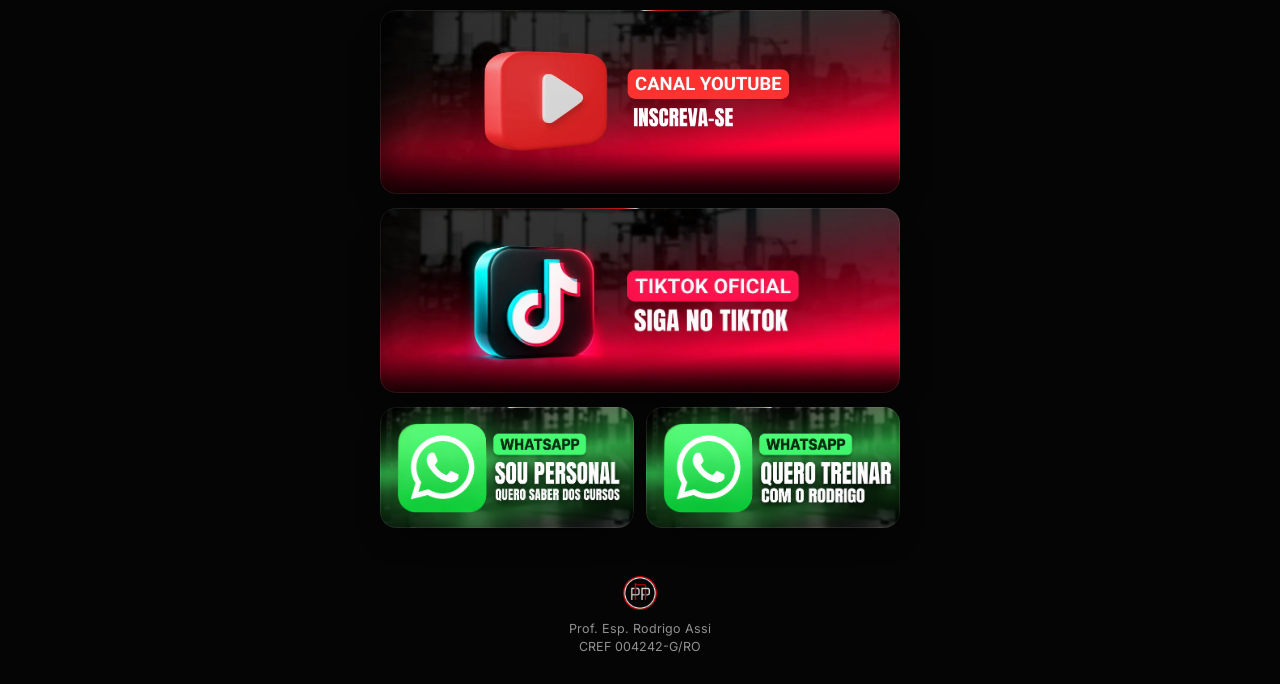
==== commit 3b2e16f4: "Separa cursos e treino na bio do Rodrigo" ====
--- a/bio/index.html
+++ b/bio/index.html
@@ -125,6 +125,8 @@
       text-wrap: balance;
     }
 
+    .route-title { margin: 0; color: #fff; font-size: 16px; font-weight: 650; }
+    .route-copy { margin: 0; color: #aaa; font-size: 14px; line-height: 1.5; }
     /* ===== Links ===== */
     .links { display: grid; gap: 14px; margin-top: 30px; }
     .pair  { display: grid; grid-template-columns: 1fr 1fr; gap: 12px; }
@@ -235,6 +237,8 @@
     @keyframes draw { from { stroke-dashoffset: 1; } to { stroke-dashoffset: 0; } }
     @keyframes fade { from { opacity: 0; } }
   </style>
+  <script src="../tracking-config.js?v=20261021" defer></script>
+  <script src="../tracking.js?v=20261021" defer></script>
 </head>
 <body>
   <main class="page">
@@ -256,7 +260,8 @@
       LINKS: pra trocar um destino, mude o href. Pra trocar a arte, mude o src (imagens na pasta img).
       Banners horizontais: 960x340. Cards do WhatsApp: arte quadrada, mostrada cortada no meio.
     -->
-    <nav class="links" aria-label="Cursos, conteúdo e contato">
+    <nav class="links" aria-label="Formações para personal trainers">
+      <h2 class="route-title">Sou personal · formações e Mentoria</h2>
       <a class="card" href="https://personalnapratica.com.br/pnp-base/" target="_blank" rel="noopener">
         <img src="img/pnp-base.webp" width="960" height="340" alt="PNP Base: aprenda a pensar. Avaliação e prescrição inteligente.">
       </a>
@@ -266,12 +271,19 @@
       <a class="card" href="https://personalnapratica.com.br/mentoria/" target="_blank" rel="noopener">
         <img src="img/mentoria.webp" width="960" height="340" alt="Mentoria ao vivo: Pensando como Empresário 2.0.">
       </a>
+    </nav>
+    <nav class="links" aria-label="Treinar com Rodrigo">
+      <h2 class="route-title">Quero treinar com o Rodrigo</h2>
+      <p class="route-copy">Comece pelo Desafio. Para acompanhamento personalizado, conheça a Consultoria.</p>
+      <a class="card" href="https://desafioagoraoununca.com.br/" target="_blank" rel="noopener">
+        <img src="img/desafio.webp" width="960" height="340" alt="Desafios de treino Agora ou Nunca: treinos transformando o seu corpo.">
+      </a>
       <a class="card" href="https://personalnapratica.com.br/consultoria" target="_blank" rel="noopener">
         <img src="img/consultoria.webp" width="960" height="340" alt="Consultoria Agora ou Nunca: treinos transformando a sua vida.">
       </a>
-      <a class="card" href="https://desafioagoraoununca.com.br/" target="_blank" rel="noopener">
-        <img src="img/desafio.webp" width="960" height="340" alt="Desafios de treino Agora ou Nunca: treinos transformando o seu corpo.">
-      </a>
+    </nav>
+    <nav class="links" aria-label="Conteúdo e atendimento">
+      <h2 class="route-title">Conteúdo e atendimento</h2>
       <a class="card" href="https://www.youtube.com/rodrigoassipersonalnapratica" target="_blank" rel="noopener">
         <img src="img/youtube.webp" width="960" height="340" alt="Canal do YouTube: inscreva-se.">
       </a>
